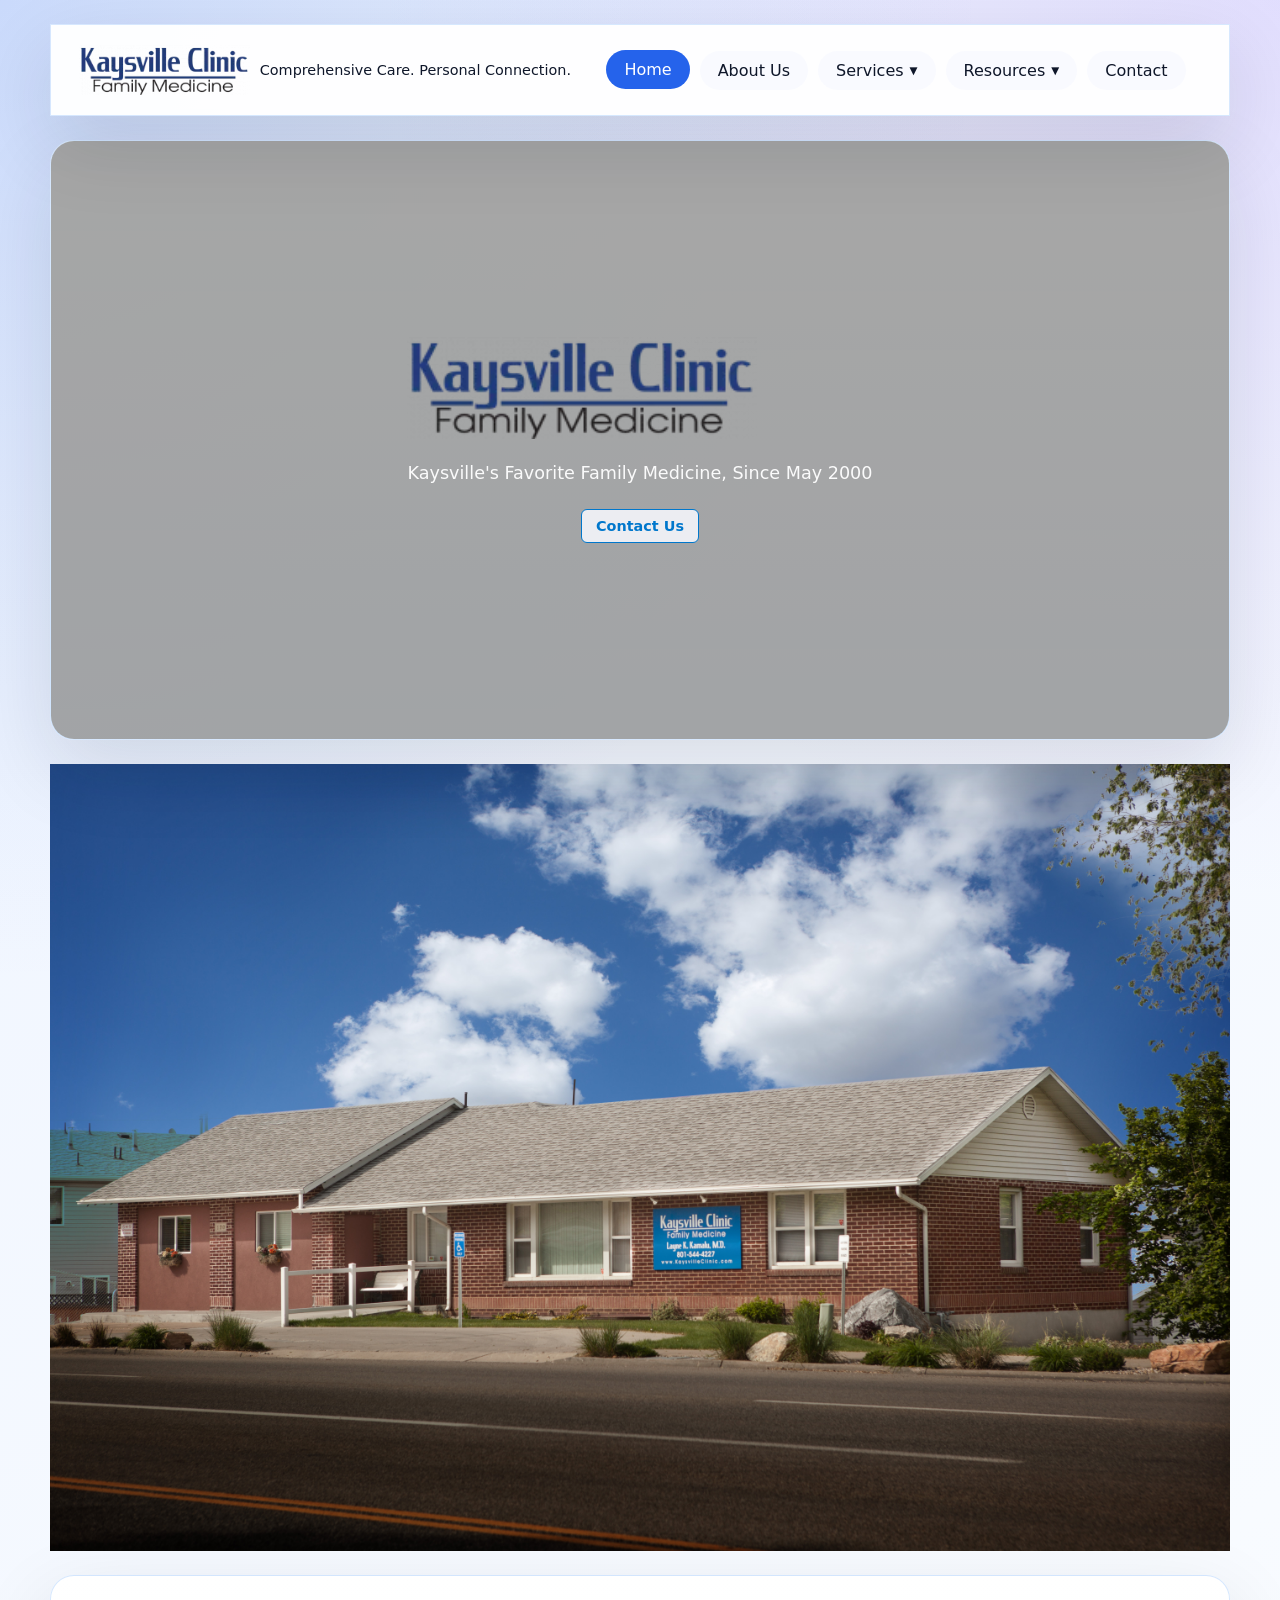
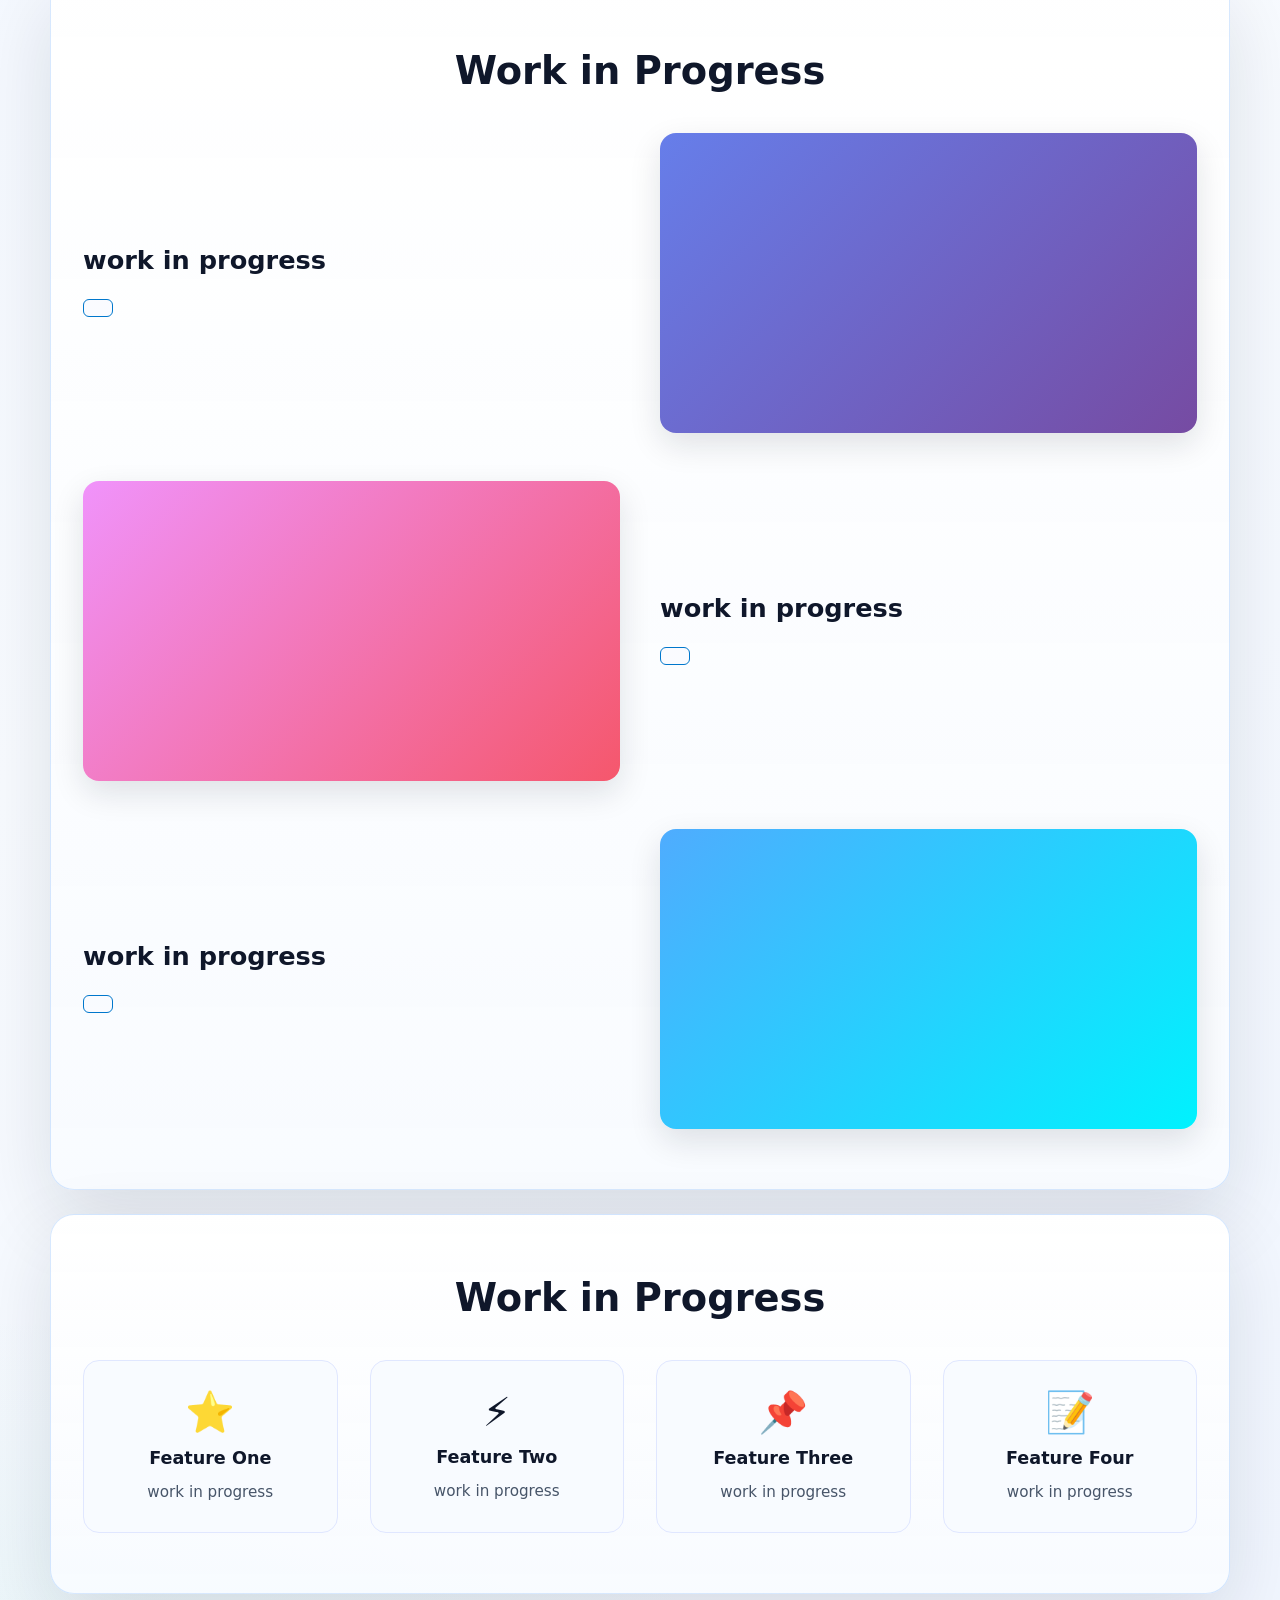
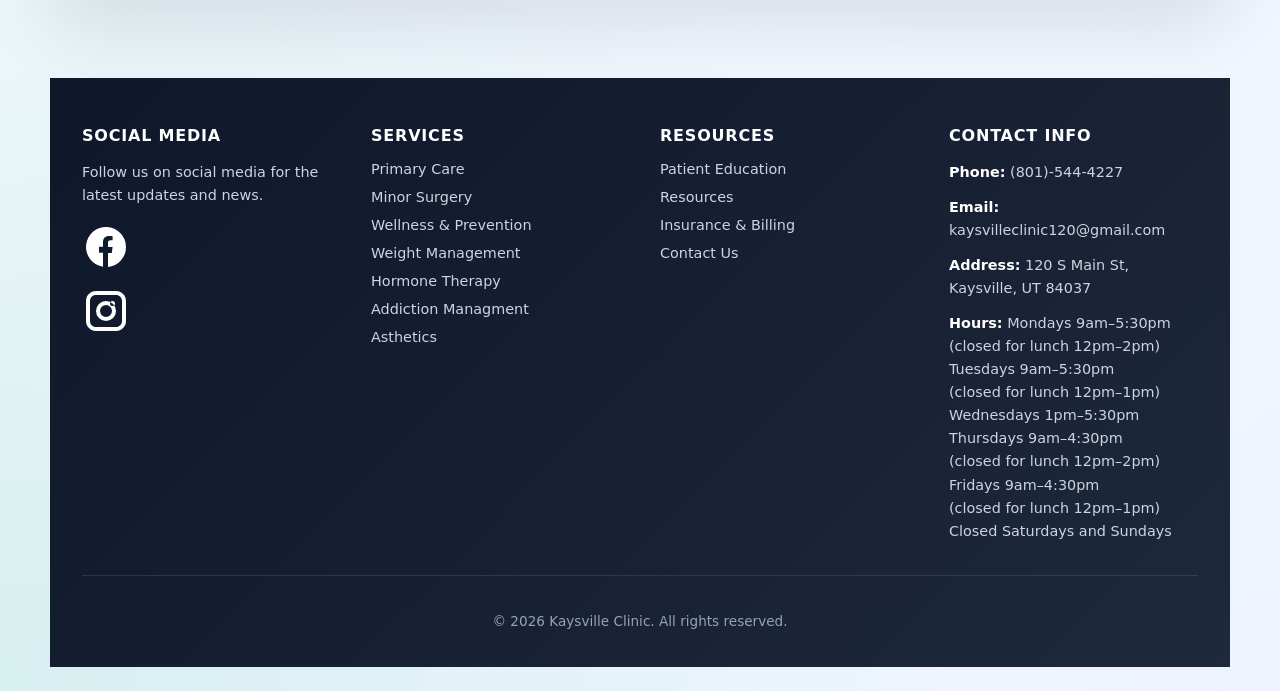
==== index.html @ 6bd2327b "Update index.html" ====
﻿<!DOCTYPE html>
<html lang="en">
<head>
    <meta charset="UTF-8">
    <meta name="viewport" content="width=device-width, initial-scale=1.0">
    <title>Kaysville | Home</title>
    <link rel="stylesheet" href="styles.css">
</head>

<body>
    <div class="container">

        <header class="site-header">
            <a href="/" class="brand">
                <img src="assets/images/logo.png" alt="Kaysville Clinic Logo">
                <div class="brand-text">
                    <span>Comprehensive Care. Personal Connection.</span>
                </div>
            </a>

            <button class="nav-toggle" aria-expanded="false" aria-controls="main-navigation" type="button">
                <span></span>
            </button>

            <nav id="main-navigation" class="nav-links" aria-label="Main menu">
                <a href="index.html">Home</a>
                <a href="aboutUs.html">About Us</a>

                <div class="nav-dropdown">
                    <button class="nav-dropdown-toggle">Services</button>
                    <div class="dropdown-menu"></div>
                </div>

                <div class="nav-dropdown">
                    <button class="nav-dropdown-toggle" aria-expanded="false">Resources</button>
                    <div class="dropdown-menu">
                        <a href="patient-education.html">Patient Education</a>
                        <a href="pricing.html">Pricing</a>
                        <a href="resources.html">More Resources</a>
                    </div>
                </div>

                <a href="contact.html">Contact</a>
            </nav>
        </header>

        <main>

            <!-- HERO SECTION (FIXED) -->
            <section class="panel hero-panel">

    <div class="hero-overlay"></div>

    <div class="hero-content">
        <div class="hero-text-center">
            <img src="assets/images/logo.png" 
                 alt="Kaysville Clinic Logo" 
                 class="clinic-logo">

            <p class="hero-text">Kaysville's Favorite Family Medicine, Since May 2000</p>

            <div class="hero-actions">
                <a href="contact.html" class="button secondary">Contact Us</a>
            </div>
        </div>
    </div>

</section>
                <img src="assets/images/NewKaysville.jpg" 
     alt="Kaysville Clinic Background" 
     class="hero-image-below">


</section>


            <!-- SERVICES SECTION -->
            <section class="panel services-highlight">
                <div class="section-header">
                    <span class="eyebrow"></span>
                    <h2>Work in Progress</h2>
                </div>

                <div class="services-featured">

                    <div class="service-row">
                        <div class="service-text">
                            <h3>work in progress</h3>
                            <p></p>
                            <a href="services.html" class="button secondary"></a>
                        </div>
                        <div class="service-image" style="background: linear-gradient(135deg, #667eea 0%, #764ba2 100%);"></div>
                    </div>

                    <div class="service-row reverse">
                        <div class="service-text">
                            <h3>work in progress</h3>
                            <p></p>
                            <a href="services.html" class="button secondary"></a>
                        </div>
                        <div class="service-image" style="background: linear-gradient(135deg, #f093fb 0%, #f5576c 100%);"></div>
                    </div>

                    <div class="service-row">
                        <div class="service-text">
                            <h3>work in progress</h3>
                            <p></p>
                            <a href="services.html" class="button secondary"></a>
                        </div>
                        <div class="service-image" style="background: linear-gradient(135deg, #4facfe 0%, #00f2fe 100%);"></div>
                    </div>

                </div>
            </section>

            <section class="panel why-choose-us">
                <div class="section-header">
                    <h2>Work in Progress</h2>
                </div>

                <div class="features-grid">
                    <div class="feature-item">
                        <div class="feature-icon">⭐</div>
                        <h3>Feature One</h3>
                        <p>work in progress</p>
                    </div>
                    <div class="feature-item">
                        <div class="feature-icon">⚡</div>
                        <h3>Feature Two</h3>
                        <p>work in progress</p>
                    </div>
                    <div class="feature-item">
                        <div class="feature-icon">📌</div>
                        <h3>Feature Three</h3>
                        <p>work in progress</p>
                    </div>
                    <div class="feature-item">
                        <div class="feature-icon">📝</div>
                        <h3>Feature Four</h3>
                        <p>work in progress</p>
                    </div>
                </div>
            </section>
        </main>

        <footer class="site-footer">
            <div class="footer-content">
                <div class="footer-section">
                    <h4>Social Media</h4>
                    <p>Follow us on social media for the latest updates and news.</p>
                    <div class="social-links">
                        <div class="social-links">
<a href="https://www.facebook.com/profile.php?id=61580973813844" 
   aria-label="Facebook" 
   title="Facebook" 
   class="social-icon" 
   target="_blank" 
   rel="noopener">
    <!-- Facebook SVG -->
    <svg xmlns="http://www.w3.org/2000/svg" viewBox="0 0 24 24">
        <path d="M22 12a10 10 0 1 0-11.5 9.9v-7h-2v-3h2v-2.3c0-2 1.2-3.1 3-3.1.9 0 1.8.1 1.8.1v2h-1c-1 0-1.3.6-1.3 1.2V12h2.3l-.4 3h-1.9v7A10 10 0 0 0 22 12"/>
    </svg>
</a>

<a href="https://www.instagram.com/kaysvilleclinic" 
   aria-label="Instagram" 
   title="Instagram" 
   class="social-icon" 
   target="_blank" 
   rel="noopener">
    <!-- Instagram SVG -->
    <svg xmlns="http://www.w3.org/2000/svg" viewBox="0 0 24 24">
        <path d="M7 2C4.2 2 2 4.2 2 7v10c0 2.8 2.2 5 5 5h10c2.8 0 5-2.2 5-5V7c0-2.8-2.2-5-5-5H7zm10 2c1.7 0 3 1.3 3 3v10c0 1.7-1.3 3-3 3H7c-1.7 0-3-1.3-3-3V7c0-1.7 1.3-3 3-3h10zm-5 3a5 5 0 100 10 5 5 0 000-10zm0 2a3 3 0 110 6 3 3 0 010-6zm4.5-.8a1.2 1.2 0 11-2.5 0 1.2 1.2 0 012.5 0z"/>
    </svg>
</a>

</div>

                    </div>
                </div>

                <div class="footer-section">
                    <h4>Services</h4>
                    <ul>
                        <li><a href="services.html">Primary Care</a></li>
                        <li><a href="services.html">Minor Surgery</a></li>
                        <li><a href="services.html">Wellness & Prevention</a></li>
                        <li><a href="services.html">Weight Management</a></li>
                        <li><a href="services.html">Hormone Therapy</a></li>
                        <li><a href="services.html">Addiction Managment</a></li>
                        <li><a href="services.html">Asthetics</a></li>
                    </ul>
                </div>

                <div class="footer-section">
                    <h4>Resources</h4>
                    <ul>
                        <li><a href="patient-education.html">Patient Education</a></li>
                        <li><a href="resources.html">Resources</a></li>
                        <li><a href="resources.html">Insurance & Billing</a></li>
                        <li><a href="contact.html">Contact Us</a></li>
                    </ul>
                </div>

               <div class="footer-section">
    <h4>Contact Info</h4>

    <ul class="contact-list">
        <li>
            <strong>Phone:</strong>
            <span><a href="tel:+18015444227">(801)-544-4227</a></span>
        </li>

        <li>
            <strong>Email:</strong>
            <span><a href="mailto:kaysvilleclinic120@gmail.com">kaysvilleclinic120@gmail.com</a></span>
        </li>

        <li>
            <strong>Address:</strong>
            <span>120 S Main St, Kaysville, UT 84037</span>
        </li>

        <li class="hours">
            <strong>Hours:</strong>
            <span>
                Mondays 9am–5:30pm <br>
                (closed for lunch 12pm–2pm)<br>
                Tuesdays 9am–5:30pm <br>
                (closed for lunch 12pm–1pm)<br>
                Wednesdays 1pm–5:30pm <br>
                Thursdays 9am–4:30pm <br>
                (closed for lunch 12pm–2pm)<br>
                Fridays 9am–4:30pm <br>
                (closed for lunch 12pm–1pm)<br>
                Closed Saturdays and Sundays
            </span>
        </li>
    </ul>
</div>

            </div>

            <div class="footer-bottom">
                <p>&copy; 2026 Kaysville Clinic. All rights reserved.</p>
            </div>
        </footer>
    </div>

    <script>
        const navToggle = document.querySelector('.nav-toggle');
        const navLinks = document.querySelector('.nav-links');
        const dropdownToggles = document.querySelectorAll('.nav-dropdown-toggle');

        navToggle.addEventListener('click', () => {
            const expanded = navToggle.getAttribute('aria-expanded') === 'true';
            navToggle.setAttribute('aria-expanded', String(!expanded));
            navLinks.classList.toggle('active');
        });

        dropdownToggles.forEach(toggle => {
            toggle.addEventListener('click', (e) => {
                e.preventDefault();
                const dropdown = toggle.parentElement;
                const menu = dropdown.querySelector('.dropdown-menu');
                const isOpen = menu.classList.contains('active');
                
                // Close other dropdowns
                document.querySelectorAll('.dropdown-menu').forEach(m => {
                    m.classList.remove('active');
                });
                document.querySelectorAll('.nav-dropdown-toggle').forEach(t => {
                    t.setAttribute('aria-expanded', 'false');
                });

                // Toggle current dropdown
                if (!isOpen) {
                    menu.classList.add('active');
                    toggle.setAttribute('aria-expanded', 'true');
                }
            });
        });

        // Close dropdowns when clicking outside
        document.addEventListener('click', (e) => {
            if (!e.target.closest('.nav-dropdown')) {
                document.querySelectorAll('.dropdown-menu').forEach(menu => {
                    menu.classList.remove('active');
                });
                dropdownToggles.forEach(toggle => {
                    toggle.setAttribute('aria-expanded', 'false');
                });
            }
        });

        // Set the active nav link based on current page
        (function setActiveNav() {
            const links = document.querySelectorAll('#main-navigation a');
            const cur = (window.location.pathname.split('/').pop() || 'index.html').toLowerCase();
            links.forEach(a => {
                const href = a.getAttribute('href') || '';
                const hrefFile = (href.split('/').pop() || 'index.html').toLowerCase();
                if (hrefFile === cur) {
                    a.classList.add('active');
                } else {
                    a.classList.remove('active');
                }
            });
        })();
    </script>
</body>
</html>
---- styles.css ----
﻿:root {
    color-scheme: light;
    font-family: Inter, system-ui, -apple-system, BlinkMacSystemFont, Arial, sans-serif;
    background: #eef4ff;
    color: #0f172a;
    --surface: rgba(255, 255, 255, 0.96);
    --surface-soft: rgba(249, 250, 255, 0.86);
    --surface-border: rgba(96, 165, 250, 0.25);
    --text-muted: #475569;
    --accent: #2563eb;
    --accent-soft: rgba(37, 99, 235, 0.16);
    --accent-alt: #8b5cf6;
    --shadow: 0 28px 80px rgba(15, 23, 42, 0.12);
}

/* Desktop dropdown visibility override: ensure active menus show */
@media (min-width: 681px) {
    .nav-links { position: relative; }
    .dropdown-menu {
        position: absolute;
        left: 0;
        top: calc(100% + 8px);
        display: block !important;
        opacity: 0;
        visibility: hidden;
        transform: translateY(-8px);
    }

    .dropdown-menu.active {
        display: block !important;
        opacity: 1 !important;
        visibility: visible !important;
        transform: translateY(0) !important;
    }
}

*, *::before, *::after {
    box-sizing: border-box;
}

html {
    scroll-behavior: smooth;
}

body {
    margin: 0;
    min-height: 100vh;
    display: flex;
    justify-content: center;
    align-items: stretch;
    padding: 24px;
    background: radial-gradient(circle at top left, rgba(37, 99, 235, 0.18), transparent 24%),
                radial-gradient(circle at top right, rgba(139, 92, 246, 0.16), transparent 22%),
                radial-gradient(circle at bottom left, rgba(16, 185, 129, 0.12), transparent 24%),
                linear-gradient(145deg, #eef4ff 0%, #f8fbff 50%, #eef4ff 100%);
}

.container {
    width: min(100%, 1180px);
    display: flex;
    flex-direction: column;
    gap: 24px;
    position: relative;
}

.site-header {
    position: sticky;
    top: 0;
    z-index: 10;
    display: flex;
    align-items: center;
    justify-content: space-between;
    gap: 20px;
    padding: 20px 28px;
    border-radius: 0px;
    background: var(--surface);
    border: 1px solid var(--surface-border);
    box-shadow: var(--shadow);
}

.brand {
    display: flex;
    align-items: center;
    gap: 10px;
    text-decoration: none;
    color: inherit;
}
.clinic-logo {
    height: 75px;
    width: auto;
}

.brand img {
    height: 50px; /* adjust as needed */
    width: auto;
}

.brand-text strong {
    font-size: 1.2rem;
}

.brand-text span {
    font-size: 0.9rem;
    display: block;
}


.nav-links {
    display: flex;
    flex-wrap: wrap;
    flex: 1 1 auto;
    justify-content: center;
    gap: 10px;
    position: relative;
}

.nav-links a {
    display: inline-flex;
    align-items: center;
    justify-content: center;
    padding: 10px 18px;
    color: #0f172a;
    text-decoration: none;
    border-radius: 999px;
    background: var(--surface-soft);
    font-weight: 500;
    transition: transform 0.2s ease, background 0.2s ease, color 0.2s ease;
}

.nav-links a:hover,
.nav-links a.active {
    background: var(--accent-soft);
    color: var(--accent);
    transform: translateY(-1px);
}

.nav-toggle {
    display: none;
    align-items: center;
    justify-content: center;
    width: 46px;
    height: 46px;
    border-radius: 14px;
    border: 1px solid rgba(148, 163, 184, 0.3);
    background: var(--surface-soft);
    color: #0f172a;
    cursor: pointer;
    transition: transform 0.2s ease, background 0.2s ease;
}

.nav-toggle:hover {
    transform: translateY(-1px);
    background: #ffffff;
}

.nav-toggle span,
.nav-toggle span::before,
.nav-toggle span::after {
    content: '';
    display: block;
    width: 18px;
    height: 2px;
    background: currentColor;
    border-radius: 999px;
    position: relative;
}

.nav-toggle span::before {
    top: -6px;
}

.nav-toggle span::after {
    top: 6px;
}

main {
    display: flex;
    flex-direction: column;
    gap: 24px;
}

.panel {
    padding: 32px;
    border-radius: 24px;
    background: linear-gradient(180deg, rgba(255, 255, 255, 0.98), rgba(248, 251, 255, 0.94));
    border: 1px solid var(--surface-border);
    box-shadow: var(--shadow);
}

/* ============================
   HERO PANEL
============================ */

.hero-panel {
    position: relative;
    overflow: hidden;
    padding: 60px 32px;
    min-height: 600px;
    display: flex;
    align-items: center;
    justify-content: center;
    gap: 32px;

    /* Your existing gradient stays */
    background: linear-gradient(
        135deg,
       rgba(178, 178, 179, 0.8),
        rgba(47, 77, 243, 0.7),
    );
}

/* ============================
   HERO BACKGROUND IMAGE
============================ */

.hero-image {
    position: absolute;
    top: 0;
    left: 0;
    width: 100%;
    height: 100%;
    object-fit: cover;      /* fills the hero area */
    object-position: center; /* keeps building centered */
    z-index: 1;
}

/* ============================
   OVERLAY
============================ */

.hero-overlay {
    position: absolute;
    inset: 0;
    background: rgba(0, 0, 0, 0.35);
    z-index: 2;
}

/* ============================
   HERO CONTENT
============================ */

.hero-content {
    position: relative;
    z-index: 3;
    height: 100%;
    display: flex;
    justify-content: center;
    align-items: center;
}

.hero-text-center {
    display: grid;
    gap: 20px;
    text-align: center;
}

/* ============================
   TEXT STYLES
============================ */

.hero-text-center h1 {
    margin: 0;
    font-size: clamp(2rem, 5vw, 3.5rem);
    line-height: 1.2;
    color: #ffffff;
    font-weight: 700;
}

.hero-text-center .hero-text {
    margin: 0;
    font-size: 1.1rem;
    color: rgba(255, 255, 255, 0.95);
    line-height: 1.7;
}

/* ============================
   LOGO
============================ */

.clinic-logo {
    width: 350px;
    max-width: 100%;
    height: auto;
}

/* ============================
   BUTTONS
============================ */

.hero-actions {
    display: flex;
    flex-wrap: wrap;
    gap: 14px;
    justify-content: center;
}

/* ============================
   COLOR OVERRIDES
============================ */

.hero-panel .hero-text {
    color: rgba(255, 255, 255, 0.95) !important;
}

.hero-panel .eyebrow {
    background: rgba(255, 255, 255, 0.2);
    color: #ffffff;
}


.button {
    display: inline-flex;
    align-items: center;
    justify-content: center;
    padding: 14px 24px;
    border-radius: 999px;
    text-decoration: none;
    font-weight: 600;
    transition: transform 0.2s ease, box-shadow 0.2s ease, background 0.2s ease;
}

.button.primary {
    background: var(--accent);
    color: #ffffff;
    box-shadow: 0 18px 40px rgba(37, 99, 235, 0.18);
}

.button.secondary {
    background: var(--surface-soft);
    color: #0f172a;
}

.button:hover {
    transform: translateY(-2px);
}

.hero-image {
    display: grid;
    gap: 18px;
}

.feature-card,
.card,
.pricing-card,
.contact-card {
    padding: 24px;
    border-radius: 22px;
    background: #f8fbff;
    border: 1px solid #e2e8f0;
}

.feature-card h2,
.card h3,
.pricing-card h3,
.contact-card h3 {
    margin: 0 0 12px;
    color: #0f172a;
}

.cards-grid,
.pricing-grid,
.about-grid,
.contact-grid {
    display: grid;
    gap: 20px;
}

.cards-grid {
    grid-template-columns: repeat(3, minmax(0, 1fr));
}

.pricing-grid {
    grid-template-columns: repeat(3, minmax(240px, 1fr));
}

.about-grid {
    grid-template-columns: repeat(3, minmax(240px, 1fr));
}

.team-section {
    /* Use a distinct serif font for the team area */
    font-family: Georgia, 'Times New Roman', Times, serif;
}

/* Team section: stack members vertically in cards */
.team-grid .team-cards {
    display: grid;
    gap: 16px;
    grid-template-columns: repeat(auto-fit, minmax(240px, 1fr));
    align-items: start;
    max-width: 1100px;
    margin: 0 auto;
}

.team-member {
    padding: 20px;
    border-radius: 16px;
    background: #ffffff;
    border: 1px solid #e6eefc;
    box-shadow: 0 10px 30px rgba(15, 23, 42, 0.06);
}

/* Ensure main team photos are uniform */
.team-member .main-image {
    width: 100%;
    aspect-ratio: 4 / 3;
    overflow: hidden;
    border-radius: 12px;
    display: block;
}
.team-member .main-image img {
    width: 100%;
    height: 100%;
    object-fit: cover;
    display: block;
}

.team-member h3 { margin: 0 0 6px; }
.team-member .role { margin: 0 0 10px; color: var(--accent); font-weight: 600; }

@media (min-width: 900px) {
    /* Keep members stacked but limit width on large screens */
    .team-grid .team-cards { max-width: 700px; }
}

.contact-grid {
    /* Stack contact form and cards vertically (single-column) */
    grid-template-columns: 1fr;
    align-items: stretch;
    gap: 20px;
}

/* Make contact card buttons visual and responsive */
.contact-card {
    display: flex;
    flex-direction: column;
    gap: 12px;
    align-items: center;
    text-align: center;
}
.contact-card .button {
    min-width: 160px;
    padding: 12px 20px;
}

@media (max-width: 600px) {
    .contact-card .button {
        width: 100%;
    }
}

/* Ensure media and other images scale */
img { max-width: 100%; height: auto; display: block; }

.section-title {
    margin: 0 0 10px;
    font-size: 1.35rem;
    color: #111827;
}

.section-text {
    max-width: 720px;
}

.nav-links a.active {
    background: var(--accent);
    color: #ffffff;
}

footer.site-footer {
    background: linear-gradient(135deg, #0f172a 0%, #1e293b 100%);
    color: #e2e8f0;
    padding: 48px 32px 24px;
    margin-top: 60px;
}

.footer-content {
    max-width: 1180px;
    margin: 0 auto 32px;
    display: grid;
    grid-template-columns: repeat(auto-fit, minmax(240px, 1fr));
    gap: 40px;
}

.footer-section h4 {
    margin: 0 0 16px;
    font-size: 1rem;
    color: #ffffff;
    font-weight: 600;
    text-transform: uppercase;
    letter-spacing: 0.05em;
}

.footer-section p {
    margin: 0 0 16px;
    font-size: 0.9rem;
    line-height: 1.6;
    color: #cbd5e1;
}

/* Responsive: center nav and hamburger menu */
@media (max-width: 800px) {
    .nav-toggle {
        display: flex;
    }

    .nav-links {
        position: absolute;
        left: 20px;
        right: 20px;
        top: 86px;
        background: var(--surface);
        flex-direction: column;
        align-items: center;
        gap: 12px;
        padding: 12px;
        border-radius: 14px;
        border: 1px solid var(--surface-border);
        display: none;
    }

    .nav-links.active {
        display: flex;
    }

    .nav-links a {
        width: 100%;
        justify-content: center;
    }

    .nav-dropdown {
        width: 100%;
    }

    .dropdown-menu {
        display: none;
        flex-direction: column;
        gap: 8px;
        width: 100%;
        padding: 6px 0;
    }

    .dropdown-menu.active {
        display: flex;
    }

    .nav-dropdown-toggle {
        width: 100%;
        text-align: center;
        background: transparent;
        border: none;
        padding: 10px 0;
        font-weight: 600;
        cursor: pointer;
    }
}

/* Dropdown menu styles */
.nav-dropdown { position: static; }
    .dropdown-menu {
        display: none;
        position: absolute;
        left: 0;
        top: calc(100% + 8px);
        min-width: 220px;
    background: var(--surface);
    border: 1px solid var(--surface-border);
    border-radius: 12px;
    padding: 8px;
    box-shadow: var(--shadow);
    z-index: 20;
    display: grid;
    gap: 6px;
}
.dropdown-menu a {
    padding: 8px 12px;
    border-radius: 8px;
    color: var(--text-muted);
    text-decoration: none;
}
.dropdown-menu a:hover { background: var(--accent-soft); color: var(--accent); }
.dropdown-menu.active { display: grid; }

/* Tabs */
.tabs .tab-list { display:flex; gap:8px; flex-wrap:nowrap; overflow:auto; padding-bottom:8px; }
.tabs .tab { background: var(--surface-soft); border: none; padding:10px 14px; border-radius:999px; cursor:pointer; font-weight:600; }
.tabs .tab[aria-selected="true"], .tabs .tab:hover { background: var(--accent); color: #fff; }
.tab-content { margin-top: 16px; }
.tab-panel { display:none; }
.tab-panel.active { display:block; }

/* Responsive header/nav */
@media (max-width: 900px) {
    .nav-toggle { display: inline-flex; }
    .nav-links { position: absolute; top: 86px; right: 28px; background: var(--surface); border: 1px solid var(--surface-border); border-radius: 12px; padding: 12px; flex-direction: column; align-items: flex-end; display: none; width: calc(100% - 64px); max-width: 320px; }
    .nav-links.active { display: flex; }
    .nav-links a { width: 100%; text-align: right; }
    .dropdown-menu { position: static; width: 100%; box-shadow: none; border: none; background: transparent; padding: 0; }
}

@media (max-width: 480px) {
    body { padding: 12px; }
    .site-header { padding: 12px; }
    .hero-panel { padding: 80px 16px; min-height: 420px; }
    .cards-grid { grid-template-columns: repeat(1, 1fr); }
}

.footer-section ul {
    list-style: none;
    padding: 0;
    margin: 0;
    display: flex;
    flex-direction: column;
    gap: 12px;
}

.footer-section ul li {
    font-size: 0.9rem;
}

.footer-section ul li a {
    color: #cbd5e1;
    text-decoration: none;
    transition: color 0.2s ease;
}

.footer-section ul li a:hover {
    color: #2563eb;
}

.contact-list li {
    font-size: 0.85rem;
    line-height: 1.6;
    color: #cbd5e1;
}

.contact-list li strong {
    color: #ffffff;
}

.footer-bottom {
    max-width: 1180px;
    margin: 0 auto;
    padding-top: 24px;
    border-top: 1px solid rgba(255, 255, 255, 0.1);
    text-align: center;
    font-size: 0.85rem;
    color: #94a3b8;
}

/* Section Headers */
.section-header {
    display: grid;
    gap: 12px;
    text-align: center;
    margin-bottom: 40px;
}

.section-header h2 {
    margin: 0;
    font-size: clamp(1.8rem, 3vw, 2.8rem);
    color: #0f172a;
    font-weight: 700;
}

/* Testimonials Section */
.testimonials-panel {
    background: linear-gradient(180deg, rgba(255, 255, 255, 0.98), rgba(248, 251, 255, 0.94));
    padding: 60px 32px;
}

.testimonials-grid {
    display: grid;
    grid-template-columns: repeat(auto-fit, minmax(300px, 1fr));
    gap: 28px;
}

.testimonial-card {
    padding: 32px;
    background: #ffffff;
    border: 1px solid #e0e7ff;
    border-radius: 16px;
    box-shadow: 0 4px 16px rgba(37, 99, 235, 0.08);
    transition: transform 0.3s ease, box-shadow 0.3s ease;
    display: flex;
    flex-direction: column;
}

.testimonial-card:hover {
    transform: translateY(-8px);
    box-shadow: 0 12px 32px rgba(37, 99, 235, 0.15);
}

.testimonial-text {
    margin: 0 0 20px;
    font-size: 0.95rem;
    line-height: 1.8;
    color: #475569;
    font-style: italic;
}

.testimonial-author {
    display: flex;
    flex-direction: column;
    gap: 4px;
}

.testimonial-author strong {
    color: #0f172a;
    font-weight: 600;
}

.testimonial-author span {
    font-size: 0.85rem;
    color: #94a3b8;
}

/* Services Section */
.services-highlight {
    background: linear-gradient(180deg, rgba(255, 255, 255, 0.98), rgba(248, 251, 255, 0.94));
    padding: 60px 32px;
}

.services-featured {
    display: flex;
    flex-direction: column;
    gap: 48px;
}

.service-row {
    display: grid;
    grid-template-columns: 1fr 1fr;
    gap: 40px;
    align-items: center;
}

.service-row.reverse {
    grid-template-columns: 1fr 1fr;
}

.service-row.reverse .service-text {
    order: 2;
}

.service-row.reverse .service-image {
    order: 1;
}

.service-text h3 {
    margin: 0 0 16px;
    font-size: 1.6rem;
    color: #0f172a;
}

.service-text p {
    margin: 0 0 24px;
    font-size: 1rem;
    color: #475569;
    line-height: 1.75;
}

.service-image {
    min-height: 300px;
    border-radius: 16px;
    box-shadow: 0 12px 32px rgba(15, 23, 42, 0.12);
}

/* Why Choose Us */
.why-choose-us {
    background: linear-gradient(180deg, rgba(255, 255, 255, 0.98), rgba(248, 251, 255, 0.94));
    padding: 60px 32px;
}

.features-grid {
    display: grid;
    grid-template-columns: repeat(auto-fit, minmax(240px, 1fr));
    gap: 32px;
}

.feature-item {
    padding: 28px;
    background: #f8fbff;
    border: 1px solid #e0e7ff;
    border-radius: 16px;
    text-align: center;
    transition: transform 0.3s ease, box-shadow 0.3s ease;
}

.feature-item:hover {
    transform: translateY(-4px);
    box-shadow: 0 8px 24px rgba(37, 99, 235, 0.12);
}

.feature-icon {
    font-size: 2.5rem;
    margin-bottom: 12px;
}

.feature-item h3 {
    margin: 0 0 12px;
    font-size: 1.1rem;
    color: #0f172a;
}

.feature-item p {
    margin: 0;
    font-size: 0.95rem;
    color: #475569;
    line-height: 1.6;
}
.nav-dropdown {
    position: relative;
}

.nav-dropdown-toggle {
    display: inline-flex;
    align-items: center;
    justify-content: center;
    padding: 10px 18px;
    color: #0f172a;
    background: var(--surface-soft);
    border: none;
    border-radius: 999px;
    font-weight: 500;
    cursor: pointer;
    transition: transform 0.2s ease, background 0.2s ease, color 0.2s ease;
    font-size: 1rem;
    font-family: inherit;
}

.nav-dropdown-toggle:hover {
    background: var(--accent-soft);
    color: var(--accent);
    transform: translateY(-1px);
}

.nav-dropdown-toggle::after {
    content: '▼';
    font-size: 0.65rem;
    margin-left: 6px;
    transition: transform 0.2s ease;
}

.nav-dropdown-toggle[aria-expanded="true"]::after {
    transform: rotate(180deg);
}

.dropdown-menu {
    position: absolute;
    top: 100%;
    left: 0;
    min-width: 200px;
    background: var(--surface);
    border: 1px solid var(--surface-border);
    border-radius: 16px;
    box-shadow: 0 12px 36px rgba(15, 23, 42, 0.15);
    opacity: 0;
    visibility: hidden;
    transform: translateY(-8px);
    transition: opacity 0.2s ease, visibility 0.2s ease, transform 0.2s ease;
    z-index: 100;
    margin-top: 8px;
    padding: 8px 0;
}

.dropdown-menu.active {
    opacity: 1;
    visibility: visible;
    transform: translateY(0);
}

.dropdown-menu a {
    display: block;
    padding: 12px 20px;
    color: #0f172a;
    text-decoration: none;
    transition: background 0.2s ease, color 0.2s ease;
    font-size: 0.95rem;
}

.dropdown-menu a:hover {
    background: var(--accent-soft);
    color: var(--accent);
}

/* Contact Form Styles */
.contact-form {
    display: flex;
    flex-direction: column;
    gap: 16px;
}

.form-group {
    display: flex;
    flex-direction: column;
    gap: 8px;
}

.form-group label {
    font-weight: 600;
    color: #0f172a;
    font-size: 0.95rem;
}

.form-group input,
.form-group textarea {
    padding: 12px 16px;
    border: 1px solid var(--surface-border);
    border-radius: 12px;
    font-family: inherit;
    font-size: 1rem;
    transition: border-color 0.2s ease, box-shadow 0.2s ease;
    background: #ffffff;
    color: #0f172a;
}

.form-group input:focus,
.form-group textarea:focus {
    outline: none;
    border-color: var(--accent);
    box-shadow: 0 0 0 3px var(--accent-soft);
}

.form-group textarea {
    resize: vertical;
    min-height: 120px;
}

/* Social Links */
.social-links {
    display: flex;
    flex-direction: column; /* vertical stack */
    gap: 12px; /* spacing between icons */
}

.social-icon svg {
    width: 48px;
    height: 48px;
    fill: #fffefe; /* default color */
    transition: 0.2s ease;
}

.social-icon:hover svg {
    fill: #0077cc; /* hover color */
}



/* Blog Grid */
.blog-grid {
    display: grid;
    grid-template-columns: repeat(auto-fill, minmax(280px, 1fr));
    gap: 24px;
}

.blog-card {
    display: flex;
    flex-direction: column;
    gap: 12px;
    padding: 20px;
    border-radius: 16px;
    background: #f8fbff;
    border: 1px solid #e2e8f0;
    transition: transform 0.2s ease, box-shadow 0.2s ease;
}

.blog-card:hover {
    transform: translateY(-4px);
    box-shadow: 0 12px 32px rgba(37, 99, 235, 0.12);
}

.blog-card a {
    text-decoration: none;
}

.blog-card h3 {
    margin: 0;
    color: #0f172a;
    font-size: 1.1rem;
}

.blog-card .meta {
    font-size: 0.85rem;
    color: var(--text-muted);
}

.blog-card p {
    margin: 0;
    color: var(--text-muted);
    font-size: 0.95rem;
    line-height: 1.6;
}

@media (max-width: 980px) {
    .hero-panel,
    .contact-grid {
        grid-template-columns: 1fr;
    }
}

@media (max-width: 680px) {
    body {
        padding: 16px;
    }
    .site-header {
        flex-direction: column;
        align-items: stretch;
    }
    .nav-toggle {
        display: flex;
    }
    .nav-links {
        display: none;
        flex-direction: column;
        width: 100%;
        padding-top: 14px;
        border-top: 1px solid #e2e8f0;
    }
    .nav-links.active {
        display: flex;
    }
    .nav-links a,
    .nav-dropdown-toggle {
        width: 100%;
        padding: 14px 16px;
    }
    .dropdown-menu {
        position: static;
        background: transparent;
        border: none;
        box-shadow: none;
        padding: 0;
        margin: 0;
        opacity: 1;
        visibility: visible;
        transform: none;
        display: none;
        margin-top: 8px;
        margin-left: 16px;
    }
    .dropdown-menu.active {
        display: flex;
        flex-direction: column;
    }
    .dropdown-menu a {
        padding: 10px 16px;
        font-size: 0.9rem;
        background: var(--surface-soft);
        border-radius: 8px;
        margin: 4px 0;
    }
    .panel {
        padding: 24px;
    }
    .hero-panel {
        padding: 60px 20px;
        min-height: 400px;
    }
    .service-row,
    .service-row.reverse {
        grid-template-columns: 1fr;
    }
    .service-row.reverse .service-text {
        order: auto;
    }
    .service-row.reverse .service-image {
        order: auto;
    }
    .testimonials-grid {
        grid-template-columns: 1fr;
    }
    .features-grid {
        grid-template-columns: 1fr;
    }
    .cards-grid {
        grid-template-columns: 1fr;
    }
    .pricing-grid,
    .about-grid {
        grid-template-columns: 1fr;
    }
    .blog-grid {
        grid-template-columns: 1fr;
    }
    .contact-grid {
        grid-template-columns: 1fr;
    }
    .hero-copy h1 {
        font-size: clamp(1.8rem, 3vw, 2.4rem);
    }
    .section-header h2 {
        font-size: clamp(1.4rem, 2.5vw, 2rem);
    }
    .footer-content {
        grid-template-columns: 1fr;
        gap: 24px;
    }
}
.team-member .main-image img {
    width: 100%;
    height: auto;
    border-radius: 8px;
    margin-bottom: 15px;
}

.team-member .extra-images {
    display: flex;
    flex-wrap: wrap;
    gap: 10px;
    margin-top: 15px;
}

.team-member .extra-images img {
    width: calc(33.33% - 10px); /* 3 per row */
    border-radius: 6px;
    object-fit: cover;
}

.contact-social {
    margin-top: 12px;
    display: flex;
    gap: 10px;
}

.button.secondary {
    padding: 8px 14px;
    border: 1px solid #0077cc;
    color: #0077cc;
    border-radius: 6px;
    display: inline-block;
    font-size: 0.9rem;
    text-decoration: none;
    transition: 0.2s ease;
}

.button.secondary:hover {
    background: #0077cc;
    color: white;
}
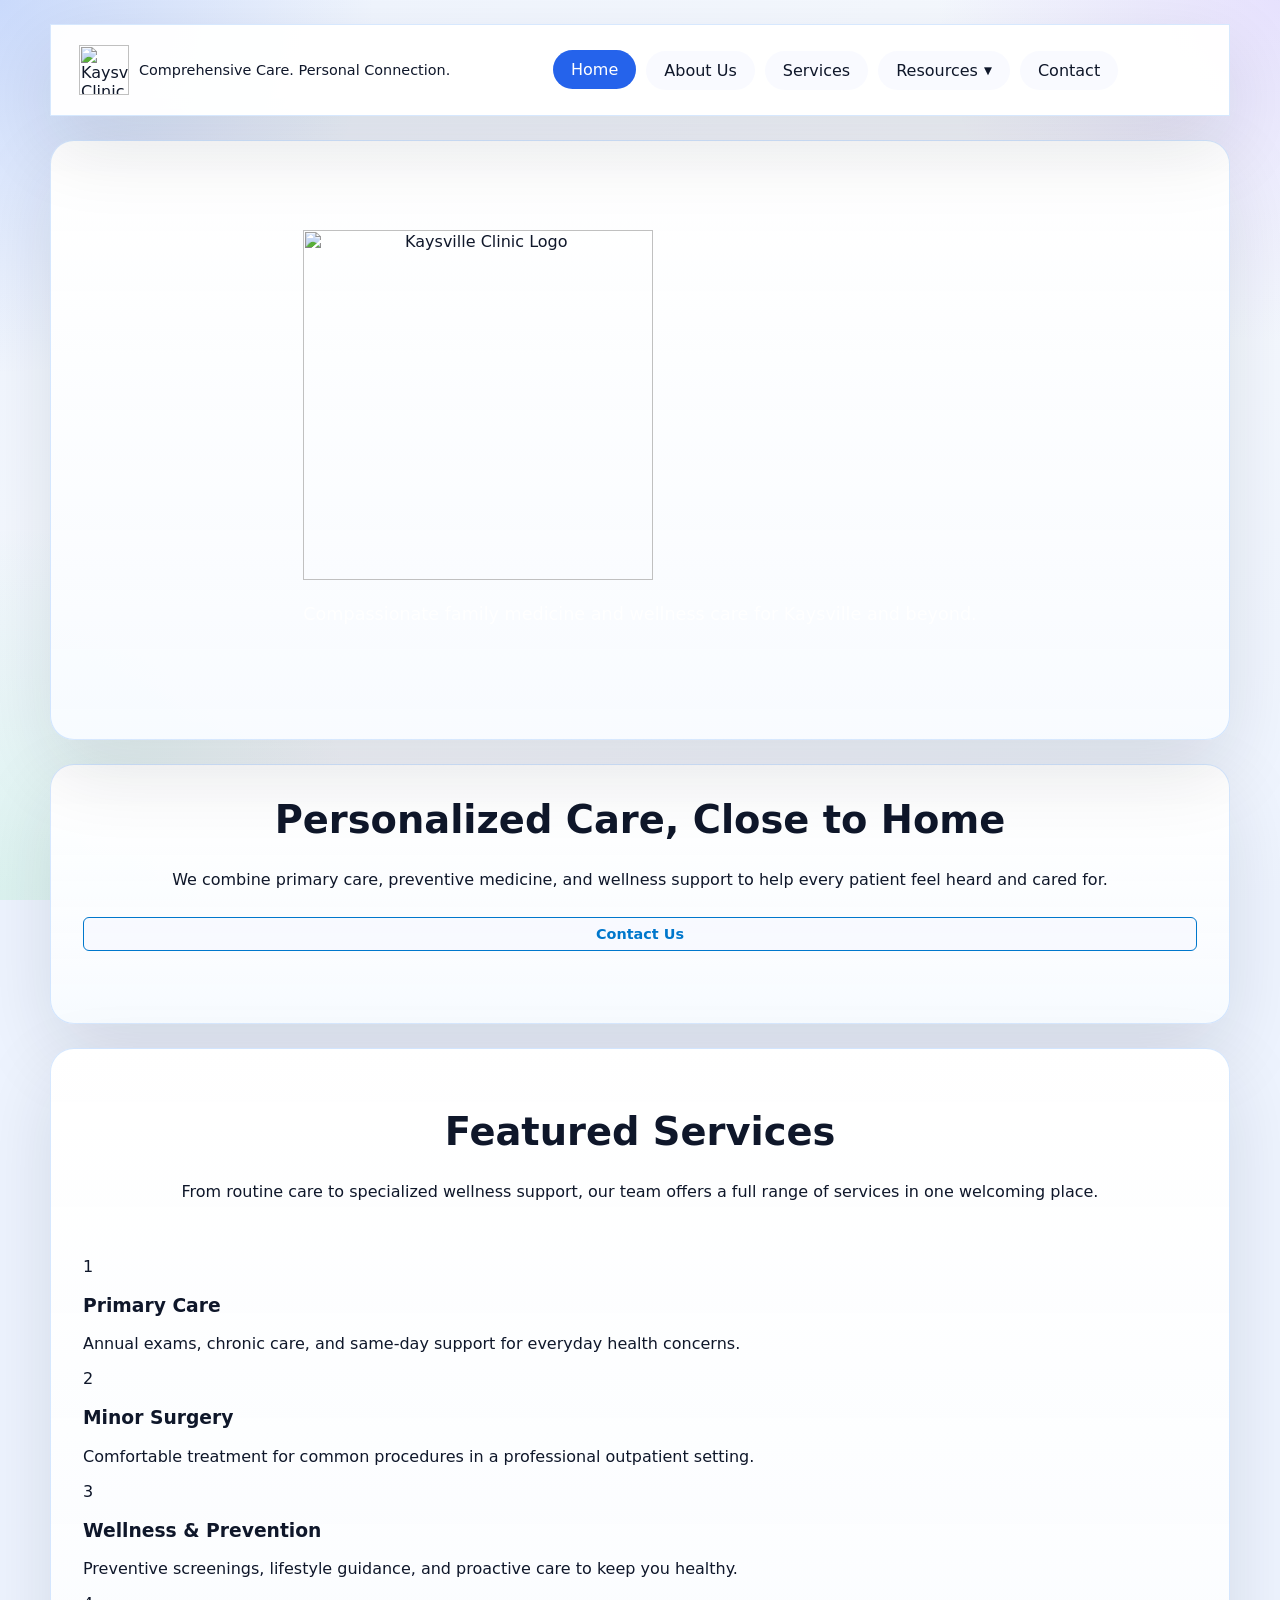
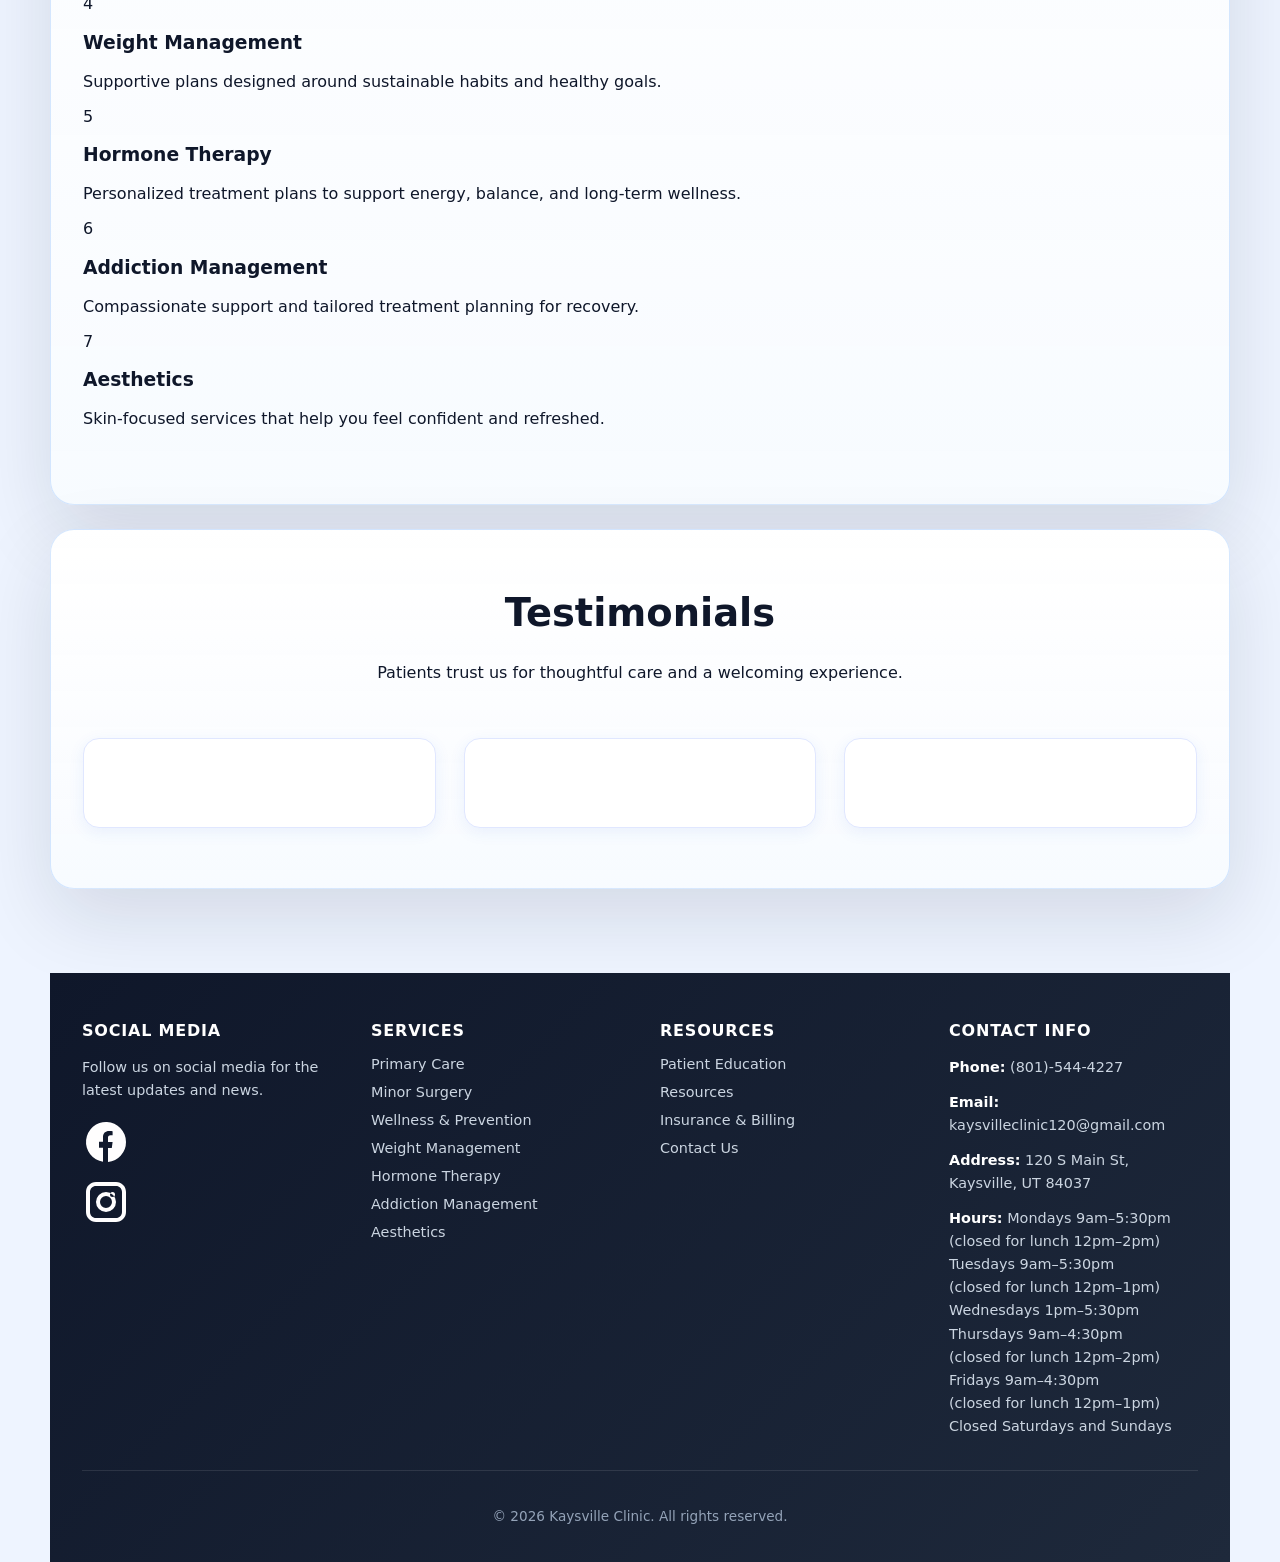
==== commit 6166c978: "Add files via upload" ====
--- a/index.html
+++ b/index.html
@@ -1,4 +1,4 @@
-﻿<!DOCTYPE html>
+﻿﻿<!DOCTYPE html>
 <html lang="en">
 <head>
     <meta charset="UTF-8">
@@ -9,28 +9,22 @@
 
 <body>
     <div class="container">
-
         <header class="site-header">
-            <a href="/" class="brand">
-                <img src="assets/images/logo.png" alt="Kaysville Clinic Logo">
+            <a href="index.html" class="brand">
+                <img src="assets/images/logo.PNG" alt="Kaysville Clinic Logo">
                 <div class="brand-text">
                     <span>Comprehensive Care. Personal Connection.</span>
                 </div>
             </a>
 
-            <button class="nav-toggle" aria-expanded="false" aria-controls="main-navigation" type="button">
+            <button class="nav-toggle" aria-expanded="false" aria-controls="main-navigation" type="button" aria-label="Toggle navigation">
                 <span></span>
             </button>
 
             <nav id="main-navigation" class="nav-links" aria-label="Main menu">
                 <a href="index.html">Home</a>
                 <a href="aboutUs.html">About Us</a>
-
-                <div class="nav-dropdown">
-                    <button class="nav-dropdown-toggle">Services</button>
-                    <div class="dropdown-menu"></div>
-                </div>
-
+                <a href="services.html">Services</a>
                 <div class="nav-dropdown">
                     <button class="nav-dropdown-toggle" aria-expanded="false">Resources</button>
                     <div class="dropdown-menu">
@@ -39,108 +33,112 @@
                         <a href="resources.html">More Resources</a>
                     </div>
                 </div>
-
                 <a href="contact.html">Contact</a>
             </nav>
         </header>
 
         <main>
-
-            <!-- HERO SECTION (FIXED) -->
             <section class="panel hero-panel">
-
-    <div class="hero-overlay"></div>
-
-    <div class="hero-content">
-        <div class="hero-text-center">
-            <img src="assets/images/logo.png" 
-                 alt="Kaysville Clinic Logo" 
-                 class="clinic-logo">
-
-            <p class="hero-text">Kaysville's Favorite Family Medicine, Since May 2000</p>
-
-            <div class="hero-actions">
-                <a href="contact.html" class="button secondary">Contact Us</a>
-            </div>
-        </div>
-    </div>
-
-</section>
-                <img src="assets/images/NewKaysville.jpg" 
-     alt="Kaysville Clinic Background" 
-     class="hero-image-below">
-
-
-</section>
-
-
-            <!-- SERVICES SECTION -->
+                <div class="hero-content">
+                    <div class="hero-text-center">
+                        <img src="assets/images/logo.PNG"
+                             alt="Kaysville Clinic Logo"
+                             class="clinic-logo">
+
+                        <p class="hero-text">Compassionate family medicine and wellness care for Kaysville and beyond.</p>
+
+                        <div class="hero-button-wrap">
+                        </div>
+                    </div>
+                </div>
+            </section>
+
+            <section class="panel about-summary">
+                <div class="section-header">
+                    <h2>Personalized Care, Close to Home</h2>
+                    <p>We combine primary care, preventive medicine, and wellness support to help every patient feel heard and cared for.</p>
+                    <a href="contact.html" class="button secondary">Contact Us</a>
+                </div>
+            </section>
+
             <section class="panel services-highlight">
                 <div class="section-header">
-                    <span class="eyebrow"></span>
-                    <h2>Work in Progress</h2>
-                </div>
-
-                <div class="services-featured">
-
-                    <div class="service-row">
-                        <div class="service-text">
-                            <h3>work in progress</h3>
-                            <p></p>
-                            <a href="services.html" class="button secondary"></a>
-                        </div>
-                        <div class="service-image" style="background: linear-gradient(135deg, #667eea 0%, #764ba2 100%);"></div>
-                    </div>
-
-                    <div class="service-row reverse">
-                        <div class="service-text">
-                            <h3>work in progress</h3>
-                            <p></p>
-                            <a href="services.html" class="button secondary"></a>
-                        </div>
-                        <div class="service-image" style="background: linear-gradient(135deg, #f093fb 0%, #f5576c 100%);"></div>
-                    </div>
-
-                    <div class="service-row">
-                        <div class="service-text">
-                            <h3>work in progress</h3>
-                            <p></p>
-                            <a href="services.html" class="button secondary"></a>
-                        </div>
-                        <div class="service-image" style="background: linear-gradient(135deg, #4facfe 0%, #00f2fe 100%);"></div>
-                    </div>
-
-                </div>
-            </section>
-
-            <section class="panel why-choose-us">
+                    <h2>Featured Services</h2>
+                    <p>From routine care to specialized wellness support, our team offers a full range of services in one welcoming place.</p>
+                </div>
+
+                <div class="services-grid">
+                    <article class="service-card">
+                        <span class="service-number">1</span>
+                        <h3>Primary Care</h3>
+                        <p>Annual exams, chronic care, and same-day support for everyday health concerns.</p>
+                    </article>
+                    <article class="service-card">
+                        <span class="service-number">2</span>
+                        <h3>Minor Surgery</h3>
+                        <p>Comfortable treatment for common procedures in a professional outpatient setting.</p>
+                    </article>
+                    <article class="service-card">
+                        <span class="service-number">3</span>
+                        <h3>Wellness & Prevention</h3>
+                        <p>Preventive screenings, lifestyle guidance, and proactive care to keep you healthy.</p>
+                    </article>
+                    <article class="service-card">
+                        <span class="service-number">4</span>
+                        <h3>Weight Management</h3>
+                        <p>Supportive plans designed around sustainable habits and healthy goals.</p>
+                    </article>
+                    <article class="service-card">
+                        <span class="service-number">5</span>
+                        <h3>Hormone Therapy</h3>
+                        <p>Personalized treatment plans to support energy, balance, and long-term wellness.</p>
+                    </article>
+                    <article class="service-card">
+                        <span class="service-number">6</span>
+                        <h3>Addiction Management</h3>
+                        <p>Compassionate support and tailored treatment planning for recovery.</p>
+                    </article>
+                    <article class="service-card">
+                        <span class="service-number">7</span>
+                        <h3>Aesthetics</h3>
+                        <p>Skin-focused services that help you feel confident and refreshed.</p>
+                    </article>
+                </div>
+            </section>
+
+            <section class="panel testimonials-panel">
                 <div class="section-header">
-                    <h2>Work in Progress</h2>
-                </div>
-
-                <div class="features-grid">
-                    <div class="feature-item">
-                        <div class="feature-icon">⭐</div>
-                        <h3>Feature One</h3>
-                        <p>work in progress</p>
-                    </div>
-                    <div class="feature-item">
-                        <div class="feature-icon">⚡</div>
-                        <h3>Feature Two</h3>
-                        <p>work in progress</p>
-                    </div>
-                    <div class="feature-item">
-                        <div class="feature-icon">📌</div>
-                        <h3>Feature Three</h3>
-                        <p>work in progress</p>
-                    </div>
-                    <div class="feature-item">
-                        <div class="feature-icon">📝</div>
-                        <h3>Feature Four</h3>
-                        <p>work in progress</p>
-                    </div>
-                </div>
-            </section>
+                    <h2>Testimonials</h2>
+                    <p>Patients trust us for thoughtful care and a welcoming experience.</p>
+                </div>
+
+                <!-- Testimonials Grid -->
+
+                <div class="testimonials-grid">
+                    <article class="testimonial-card">
+                        <p class="testimonial-text"></p>
+                        <div class="testimonial-author">
+                            <strong></strong>
+                            <span></span>
+                        </div>
+                    </article>
+                    <article class="testimonial-card">
+                        <p class="testimonial-text"></p>
+                        <div class="testimonial-author">
+                            <strong></strong>
+                            <span></span>
+                        </div>
+                    </article>
+                    <article class="testimonial-card">
+                        <p class="testimonial-text"></p>
+                        <div class="testimonial-author">
+                            <strong></strong>
+                            <span></span>
+                        </div>
+                    </article>
+                </div>
+            </section>
+
         </main>
 
         <footer class="site-footer">
@@ -187,8 +185,8 @@
                         <li><a href="services.html">Wellness & Prevention</a></li>
                         <li><a href="services.html">Weight Management</a></li>
                         <li><a href="services.html">Hormone Therapy</a></li>
-                        <li><a href="services.html">Addiction Managment</a></li>
-                        <li><a href="services.html">Asthetics</a></li>
+                        <li><a href="services.html">Addiction Management</a></li>
+                        <li><a href="services.html">Aesthetics</a></li>
                     </ul>
                 </div>
 
@@ -247,66 +245,15 @@
         </footer>
     </div>
 
+    <!-- Google Reviews Config -->
     <script>
-        const navToggle = document.querySelector('.nav-toggle');
-        const navLinks = document.querySelector('.nav-links');
-        const dropdownToggles = document.querySelectorAll('.nav-dropdown-toggle');
-
-        navToggle.addEventListener('click', () => {
-            const expanded = navToggle.getAttribute('aria-expanded') === 'true';
-            navToggle.setAttribute('aria-expanded', String(!expanded));
-            navLinks.classList.toggle('active');
-        });
-
-        dropdownToggles.forEach(toggle => {
-            toggle.addEventListener('click', (e) => {
-                e.preventDefault();
-                const dropdown = toggle.parentElement;
-                const menu = dropdown.querySelector('.dropdown-menu');
-                const isOpen = menu.classList.contains('active');
-                
-                // Close other dropdowns
-                document.querySelectorAll('.dropdown-menu').forEach(m => {
-                    m.classList.remove('active');
-                });
-                document.querySelectorAll('.nav-dropdown-toggle').forEach(t => {
-                    t.setAttribute('aria-expanded', 'false');
-                });
-
-                // Toggle current dropdown
-                if (!isOpen) {
-                    menu.classList.add('active');
-                    toggle.setAttribute('aria-expanded', 'true');
-                }
-            });
-        });
-
-        // Close dropdowns when clicking outside
-        document.addEventListener('click', (e) => {
-            if (!e.target.closest('.nav-dropdown')) {
-                document.querySelectorAll('.dropdown-menu').forEach(menu => {
-                    menu.classList.remove('active');
-                });
-                dropdownToggles.forEach(toggle => {
-                    toggle.setAttribute('aria-expanded', 'false');
-                });
-            }
-        });
-
-        // Set the active nav link based on current page
-        (function setActiveNav() {
-            const links = document.querySelectorAll('#main-navigation a');
-            const cur = (window.location.pathname.split('/').pop() || 'index.html').toLowerCase();
-            links.forEach(a => {
-                const href = a.getAttribute('href') || '';
-                const hrefFile = (href.split('/').pop() || 'index.html').toLowerCase();
-                if (hrefFile === cur) {
-                    a.classList.add('active');
-                } else {
-                    a.classList.remove('active');
-                }
-            });
-        })();
+        window.GOOGLE_REVIEWS_CONFIG = {
+            placeId: "ChIJp2QG7z1eUocR0uKbjDg-p7A",
+            apiKey: "YOUR_GOOGLE_API_KEY_HERE"
+        };
     </script>
+
+    <!-- Main JavaScript -->
+    <script src="script.js"></script>
 </body>
-</html>
+</html>
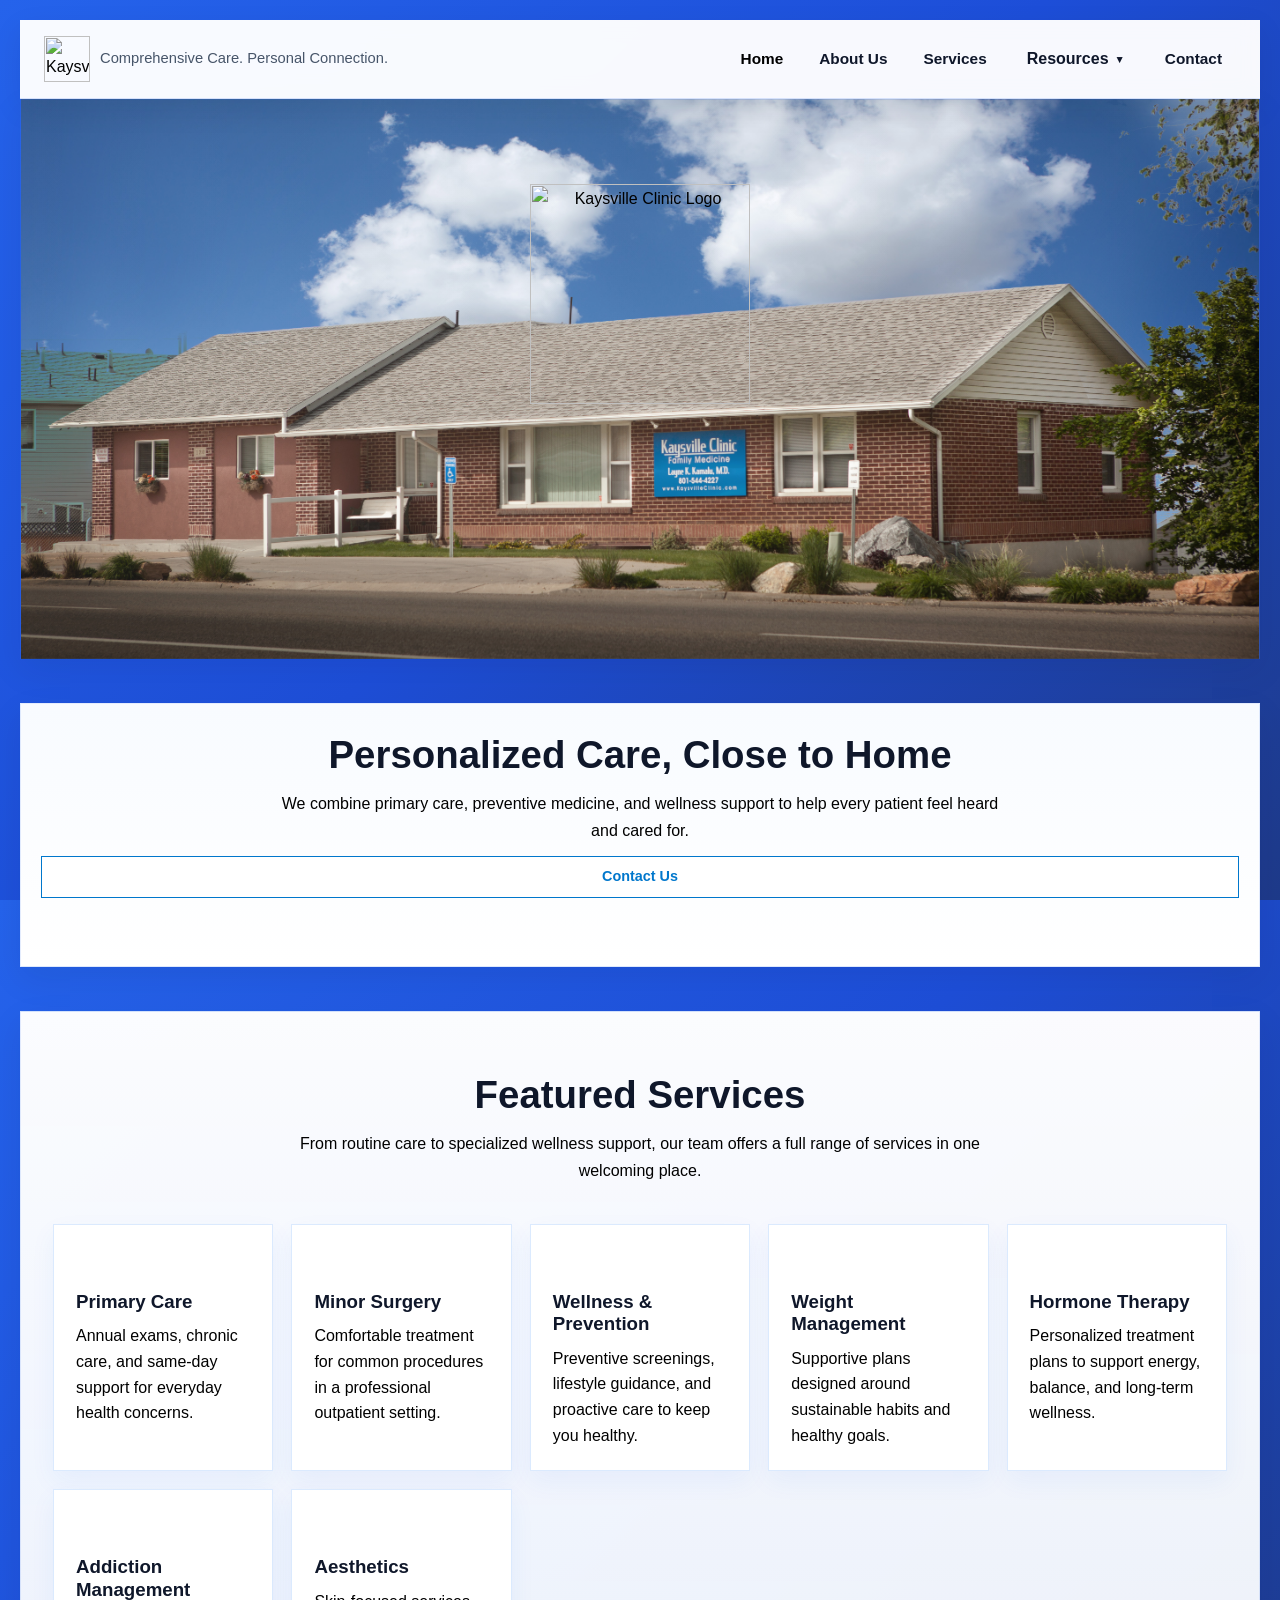
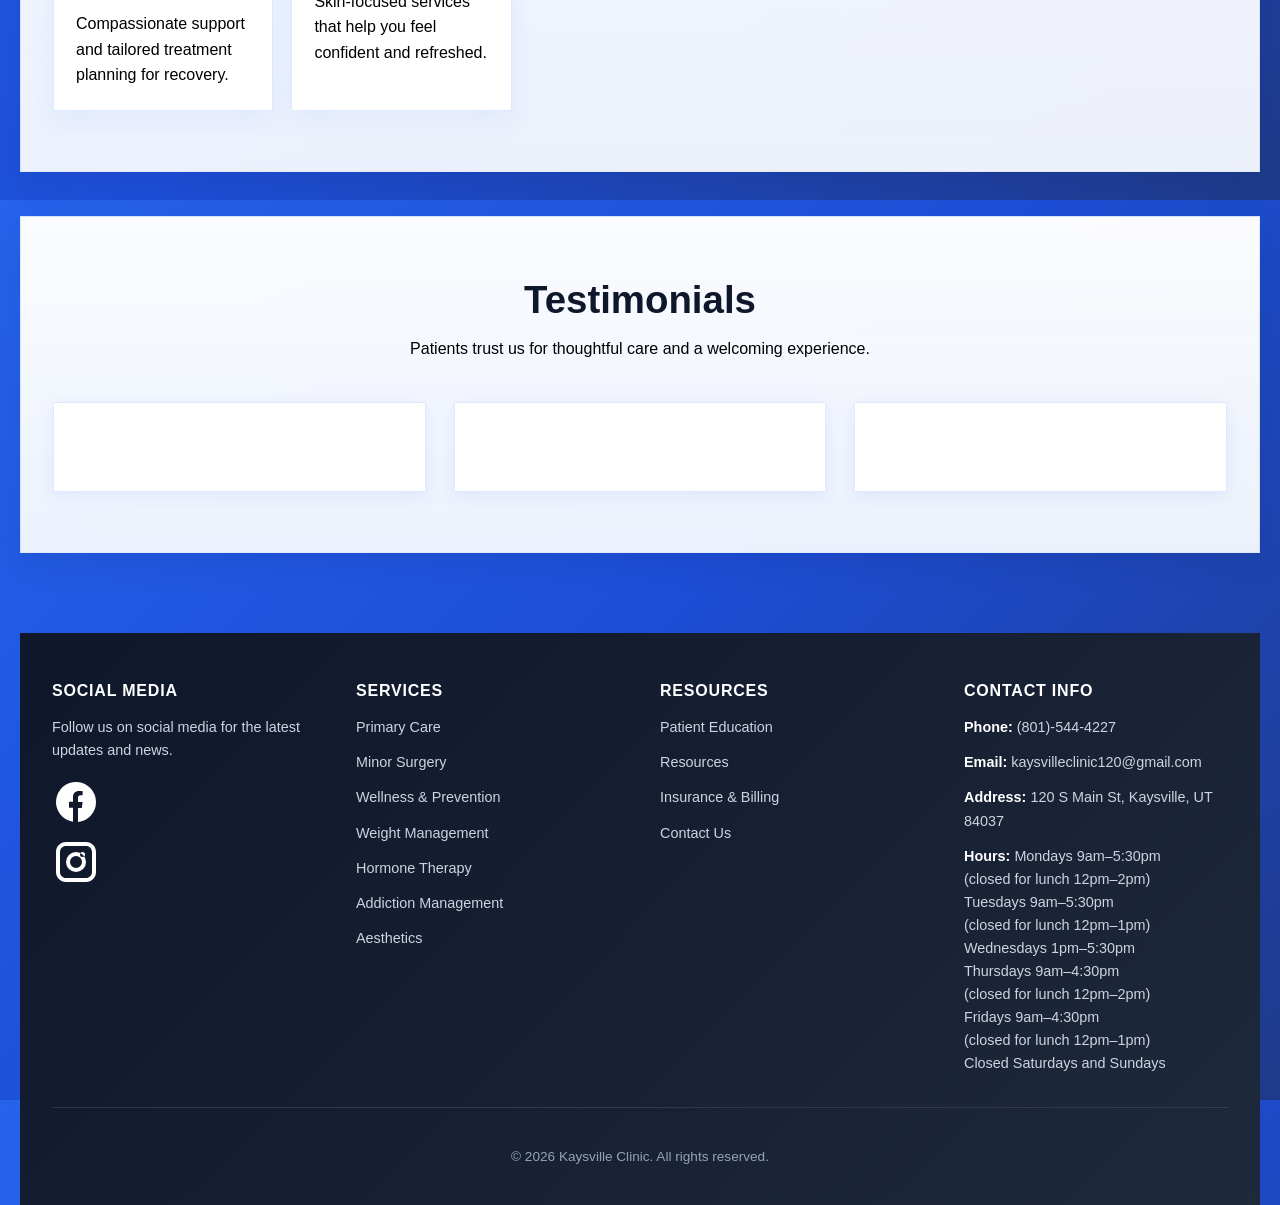
==== commit 1f43d7dc: "Update index.html" ====
--- a/index.html
+++ b/index.html
@@ -45,7 +45,7 @@
                              alt="Kaysville Clinic Logo"
                              class="clinic-logo">
 
-                        <p class="hero-text">Compassionate family medicine and wellness care for Kaysville and beyond.</p>
+                        <p class="hero-text"></p>
 
                         <div class="hero-button-wrap">
                         </div>
@@ -256,4 +256,4 @@
     <!-- Main JavaScript -->
     <script src="script.js"></script>
 </body>
-</html>+</html>
--- a/styles.css
+++ b/styles.css
@@ -1,6 +1,8 @@
-﻿:root {
+﻿﻿@import url('https://fonts.googleapis.com/css2?family=Inter:wght@400;500;600;700;800&display=swap');
+
+:root {
     color-scheme: light;
-    font-family: Inter, system-ui, -apple-system, BlinkMacSystemFont, Arial, sans-serif;
+    font-family: 'Inter', 'Segoe UI', Roboto, Arial, sans-serif;
     background: #eef4ff;
     color: #0f172a;
     --surface: rgba(255, 255, 255, 0.96);
@@ -13,26 +15,6 @@
     --shadow: 0 28px 80px rgba(15, 23, 42, 0.12);
 }
 
-/* Desktop dropdown visibility override: ensure active menus show */
-@media (min-width: 681px) {
-    .nav-links { position: relative; }
-    .dropdown-menu {
-        position: absolute;
-        left: 0;
-        top: calc(100% + 8px);
-        display: block !important;
-        opacity: 0;
-        visibility: hidden;
-        transform: translateY(-8px);
-    }
-
-    .dropdown-menu.active {
-        display: block !important;
-        opacity: 1 !important;
-        visibility: visible !important;
-        transform: translateY(0) !important;
-    }
-}
 
 *, *::before, *::after {
     box-sizing: border-box;
@@ -48,34 +30,43 @@
     display: flex;
     justify-content: center;
     align-items: stretch;
-    padding: 24px;
-    background: radial-gradient(circle at top left, rgba(37, 99, 235, 0.18), transparent 24%),
-                radial-gradient(circle at top right, rgba(139, 92, 246, 0.16), transparent 22%),
-                radial-gradient(circle at bottom left, rgba(16, 185, 129, 0.12), transparent 24%),
-                linear-gradient(145deg, #eef4ff 0%, #f8fbff 50%, #eef4ff 100%);
+    padding: 20px;
+    font-family: 'Inter', 'Segoe UI', Roboto, Arial, sans-serif;
+    line-height: 1.6;
+    background: linear-gradient(135deg, #2563eb 0%, #1d4ed8 48%, #1e3a8a 100%);
+}
+
+h1, h2, h3, h4, h5, h6 {
+    font-family: 'Inter', 'Segoe UI', Roboto, Arial, sans-serif;
+    line-height: 1.2;
+}
+
+p, li, a, button, input, textarea, select {
+    font-family: 'Inter', 'Segoe UI', Roboto, Arial, sans-serif;
 }
 
 .container {
-    width: min(100%, 1180px);
+    width: 100%;
+    max-width: none;
     display: flex;
     flex-direction: column;
-    gap: 24px;
+    gap: 0;
     position: relative;
 }
 
 .site-header {
     position: sticky;
     top: 0;
-    z-index: 10;
+    z-index: 40;
     display: flex;
     align-items: center;
     justify-content: space-between;
-    gap: 20px;
-    padding: 20px 28px;
-    border-radius: 0px;
-    background: var(--surface);
-    border: 1px solid var(--surface-border);
-    box-shadow: var(--shadow);
+    gap: 16px;
+    padding: 16px 24px;
+    background: rgba(255, 255, 255, 0.97);
+    backdrop-filter: blur(10px);
+    border-bottom: 1px solid rgba(37, 99, 235, 0.16);
+    box-shadow: 0 10px 30px rgba(15, 23, 42, 0.08);
 }
 
 .brand {
@@ -84,54 +75,63 @@
     gap: 10px;
     text-decoration: none;
     color: inherit;
-}
-.clinic-logo {
-    height: 75px;
+    min-width: 0;
+}
+
+.brand:hover {
+    opacity: 0.95;
+}
+
+.brand img {
+    height: 46px;
     width: auto;
 }
 
-.brand img {
-    height: 50px; /* adjust as needed */
-    width: auto;
-}
-
-.brand-text strong {
-    font-size: 1.2rem;
+.brand-text {
+    display: flex;
+    flex-direction: column;
+    gap: 2px;
 }
 
 .brand-text span {
-    font-size: 0.9rem;
-    display: block;
-}
-
+    font-size: 0.92rem;
+    line-height: 1.3;
+    color: #475569;
+}
 
 .nav-links {
     display: flex;
+    align-items: center;
+    justify-content: flex-end;
     flex-wrap: wrap;
-    flex: 1 1 auto;
-    justify-content: center;
-    gap: 10px;
-    position: relative;
-}
-
-.nav-links a {
+    gap: 8px;
+    margin-left: auto;
+}
+
+.nav-links a,
+.nav-dropdown-toggle {
     display: inline-flex;
     align-items: center;
     justify-content: center;
-    padding: 10px 18px;
+    padding: 10px 14px;
     color: #0f172a;
     text-decoration: none;
-    border-radius: 999px;
-    background: var(--surface-soft);
-    font-weight: 500;
-    transition: transform 0.2s ease, background 0.2s ease, color 0.2s ease;
+    border: none;
+    background: transparent;
+    font-weight: 600;
+    font-size: 0.96rem;
+    font-family: inherit;
+    cursor: pointer;
+    transition: background 0.2s ease, color 0.2s ease;
 }
 
 .nav-links a:hover,
-.nav-links a.active {
-    background: var(--accent-soft);
-    color: var(--accent);
-    transform: translateY(-1px);
+.nav-links a.active,
+.nav-dropdown-toggle:hover,
+.nav-dropdown-toggle.active,
+.nav-dropdown-toggle[aria-expanded="true"] {
+    background: var(--accent);
+    color: #ffffff;
 }
 
 .nav-toggle {
@@ -140,16 +140,15 @@
     justify-content: center;
     width: 46px;
     height: 46px;
-    border-radius: 14px;
+    border-radius: 0;
     border: 1px solid rgba(148, 163, 184, 0.3);
     background: var(--surface-soft);
     color: #0f172a;
     cursor: pointer;
-    transition: transform 0.2s ease, background 0.2s ease;
+    transition: background 0.2s ease;
 }
 
 .nav-toggle:hover {
-    transform: translateY(-1px);
     background: #ffffff;
 }
 
@@ -173,6 +172,11 @@
     top: 6px;
 }
 
+.clinic-logo {
+    height: 75px;
+    width: auto;
+}
+
 main {
     display: flex;
     flex-direction: column;
@@ -180,11 +184,12 @@
 }
 
 .panel {
-    padding: 32px;
-    border-radius: 24px;
-    background: linear-gradient(180deg, rgba(255, 255, 255, 0.98), rgba(248, 251, 255, 0.94));
-    border: 1px solid var(--surface-border);
-    box-shadow: var(--shadow);
+    padding: 28px 20px;
+    border-radius: 0;
+    background: #ffffff;
+    border: 1px solid rgba(37, 99, 235, 0.12);
+    box-shadow: 0 12px 32px rgba(15, 23, 42, 0.08);
+    margin-bottom: 20px;
 }
 
 /* ============================
@@ -194,19 +199,15 @@
 .hero-panel {
     position: relative;
     overflow: hidden;
-    padding: 60px 32px;
-    min-height: 600px;
-    display: flex;
-    align-items: center;
+    padding: 72px 20px;
+    min-height: 560px;
+    display: flex;
+    align-items: flex-start;
     justify-content: center;
     gap: 32px;
-
-    /* Your existing gradient stays */
-    background: linear-gradient(
-        135deg,
-       rgba(178, 178, 179, 0.8),
-        rgba(47, 77, 243, 0.7),
-    );
+    background:
+        linear-gradient(90deg, rgba(255, 255, 255, 0.08) 0%, rgba(255, 255, 255, 0.02) 100%),
+        url('assets/images/NewKaysville.jpg') center/cover no-repeat;
 }
 
 /* ============================
@@ -242,16 +243,20 @@
 .hero-content {
     position: relative;
     z-index: 3;
-    height: 100%;
+    width: 100%;
     display: flex;
     justify-content: center;
+    align-items: flex-start;
+}
+
+.hero-text-center {
+    display: flex;
+    flex-direction: column;
     align-items: center;
-}
-
-.hero-text-center {
-    display: grid;
-    gap: 20px;
+    gap: 16px;
     text-align: center;
+    max-width: 560px;
+    margin-top: 12px;
 }
 
 /* ============================
@@ -262,15 +267,16 @@
     margin: 0;
     font-size: clamp(2rem, 5vw, 3.5rem);
     line-height: 1.2;
-    color: #ffffff;
+    color: #000000;
     font-weight: 700;
 }
 
 .hero-text-center .hero-text {
     margin: 0;
     font-size: 1.1rem;
-    color: rgba(255, 255, 255, 0.95);
+    color: rgba(0, 0, 0, 0.95);
     line-height: 1.7;
+    max-width: 520px;
 }
 
 /* ============================
@@ -278,20 +284,32 @@
 ============================ */
 
 .clinic-logo {
-    width: 350px;
+    width: 220px;
     max-width: 100%;
     height: auto;
+    display: block;
+    margin: 0 auto 8px;
+    padding: 0;
+    background: transparent;
+    box-shadow: none;
+    border: 0;
+}
+
+.brand img,
+.clinic-logo {
+    image-rendering: auto;
+    transform: translateZ(0);
 }
 
 /* ============================
    BUTTONS
 ============================ */
 
-.hero-actions {
-    display: flex;
-    flex-wrap: wrap;
-    gap: 14px;
+.hero-button-wrap {
+    display: flex;
     justify-content: center;
+    margin-top: 8px;
+    width: 100%;
 }
 
 /* ============================
@@ -299,12 +317,12 @@
 ============================ */
 
 .hero-panel .hero-text {
-    color: rgba(255, 255, 255, 0.95) !important;
+    color: rgba(0, 0, 0, 0.95) !important;
 }
 
 .hero-panel .eyebrow {
     background: rgba(255, 255, 255, 0.2);
-    color: #ffffff;
+    color: #000000;
 }
 
 
@@ -313,10 +331,10 @@
     align-items: center;
     justify-content: center;
     padding: 14px 24px;
-    border-radius: 999px;
+    border-radius: 0;
     text-decoration: none;
     font-weight: 600;
-    transition: transform 0.2s ease, box-shadow 0.2s ease, background 0.2s ease;
+    transition: background 0.2s ease;
 }
 
 .button.primary {
@@ -326,12 +344,27 @@
 }
 
 .button.secondary {
-    background: var(--surface-soft);
+    background: #ffffff;
     color: #0f172a;
 }
 
 .button:hover {
-    transform: translateY(-2px);
+    transform: none;
+}
+
+.panel,
+.button,
+.service-image,
+.feature-item,
+.testimonial-card,
+.card,
+.pricing-card,
+.contact-card,
+.nav-toggle,
+.nav-links a,
+.nav-dropdown-toggle,
+.social-icon {
+    border-radius: 0 !important;
 }
 
 .hero-image {
@@ -347,6 +380,7 @@
     border-radius: 22px;
     background: #f8fbff;
     border: 1px solid #e2e8f0;
+    box-shadow: 0 10px 30px rgba(15, 23, 42, 0.05);
 }
 
 .feature-card h2,
@@ -370,7 +404,19 @@
 }
 
 .pricing-grid {
-    grid-template-columns: repeat(3, minmax(240px, 1fr));
+    grid-template-columns: repeat(auto-fit, minmax(280px, 1fr));
+}
+
+.pricing-card ul {
+    margin: 0;
+    padding-left: 18px;
+    display: grid;
+    gap: 8px;
+    color: #334155;
+}
+
+.pricing-page .section-header {
+    margin-bottom: 24px;
 }
 
 .about-grid {
@@ -462,9 +508,10 @@
     max-width: 720px;
 }
 
-.nav-links a.active {
+.nav-links a.active,
+.nav-dropdown-toggle.active {
     background: var(--accent);
-    color: #ffffff;
+    color: #000000;
 }
 
 footer.site-footer {
@@ -498,34 +545,82 @@
     color: #cbd5e1;
 }
 
-/* Responsive: center nav and hamburger menu */
+/* Navigation dropdown */
+.nav-dropdown {
+    position: relative;
+}
+
+.dropdown-menu {
+    display: none;
+    position: absolute;
+    top: calc(100% + 6px);
+    left: 0;
+    min-width: 220px;
+    background: #ffffff;
+    border: 1px solid var(--surface-border);
+    padding: 8px;
+    box-shadow: 0 16px 40px rgba(15, 23, 42, 0.12);
+    z-index: 50;
+    gap: 6px;
+}
+
+.dropdown-menu a {
+    padding: 8px 12px;
+    color: var(--text-muted);
+    text-decoration: none;
+}
+
+.dropdown-menu a:hover {
+    background: var(--accent-soft);
+    color: var(--accent);
+}
+
+.dropdown-menu.active {
+    display: grid;
+}
+
+@media (max-width: 900px) {
+    .site-header {
+        padding: 14px 16px;
+    }
+
+    .brand-text span {
+        font-size: 0.82rem;
+    }
+}
+
 @media (max-width: 800px) {
+    .site-header {
+        flex-wrap: wrap;
+    }
+
     .nav-toggle {
-        display: flex;
+        display: inline-flex;
+        margin-left: auto;
     }
 
     .nav-links {
-        position: absolute;
-        left: 20px;
-        right: 20px;
-        top: 86px;
-        background: var(--surface);
+        display: none;
+        width: 100%;
         flex-direction: column;
-        align-items: center;
-        gap: 12px;
-        padding: 12px;
-        border-radius: 14px;
-        border: 1px solid var(--surface-border);
-        display: none;
+        align-items: stretch;
+        gap: 8px;
+        margin-left: 0;
+        margin-top: 8px;
+        padding-top: 4px;
     }
 
     .nav-links.active {
         display: flex;
     }
 
-    .nav-links a {
+    .nav-links a,
+    .nav-dropdown-toggle {
         width: 100%;
-        justify-content: center;
+        justify-content: flex-start;
+        padding: 12px 14px;
+        text-align: left;
+        border: 1px solid transparent;
     }
 
     .nav-dropdown {
@@ -533,69 +628,83 @@
     }
 
     .dropdown-menu {
+        position: static;
         display: none;
-        flex-direction: column;
-        gap: 8px;
         width: 100%;
-        padding: 6px 0;
+        min-width: 0;
+        margin-top: 6px;
+        padding: 6px 0 0 8px;
+        border: 0;
+        box-shadow: none;
+        background: transparent;
     }
 
     .dropdown-menu.active {
         display: flex;
-    }
-
-    .nav-dropdown-toggle {
-        width: 100%;
-        text-align: center;
-        background: transparent;
-        border: none;
-        padding: 10px 0;
-        font-weight: 600;
-        cursor: pointer;
-    }
-}
-
-/* Dropdown menu styles */
-.nav-dropdown { position: static; }
-    .dropdown-menu {
-        display: none;
-        position: absolute;
-        left: 0;
-        top: calc(100% + 8px);
-        min-width: 220px;
-    background: var(--surface);
-    border: 1px solid var(--surface-border);
-    border-radius: 12px;
-    padding: 8px;
-    box-shadow: var(--shadow);
-    z-index: 20;
-    display: grid;
-    gap: 6px;
-}
-.dropdown-menu a {
-    padding: 8px 12px;
-    border-radius: 8px;
-    color: var(--text-muted);
-    text-decoration: none;
-}
-.dropdown-menu a:hover { background: var(--accent-soft); color: var(--accent); }
-.dropdown-menu.active { display: grid; }
+        flex-direction: column;
+        gap: 6px;
+    }
+}
+
+@media (max-width: 560px) {
+    .site-header {
+        padding: 12px 14px;
+        gap: 10px;
+    }
+
+    .brand {
+        gap: 8px;
+    }
+
+    .brand img {
+        height: 40px;
+    }
+
+    .brand-text span {
+        font-size: 0.74rem;
+        line-height: 1.3;
+    }
+
+    .nav-toggle {
+        width: 42px;
+        height: 42px;
+    }
+}
 
 /* Tabs */
 .tabs .tab-list { display:flex; gap:8px; flex-wrap:nowrap; overflow:auto; padding-bottom:8px; }
-.tabs .tab { background: var(--surface-soft); border: none; padding:10px 14px; border-radius:999px; cursor:pointer; font-weight:600; }
+.tabs .tab { background: var(--surface-soft); border: none; padding:10px 14px; border-radius:0; cursor:pointer; font-weight:600; }
 .tabs .tab[aria-selected="true"], .tabs .tab:hover { background: var(--accent); color: #fff; }
 .tab-content { margin-top: 16px; }
 .tab-panel { display:none; }
-.tab-panel.active { display:block; }
-
-/* Responsive header/nav */
-@media (max-width: 900px) {
-    .nav-toggle { display: inline-flex; }
-    .nav-links { position: absolute; top: 86px; right: 28px; background: var(--surface); border: 1px solid var(--surface-border); border-radius: 12px; padding: 12px; flex-direction: column; align-items: flex-end; display: none; width: calc(100% - 64px); max-width: 320px; }
-    .nav-links.active { display: flex; }
-    .nav-links a { width: 100%; text-align: right; }
-    .dropdown-menu { position: static; width: 100%; box-shadow: none; border: none; background: transparent; padding: 0; }
+.tab-panel.active { display:block !important; }
+.service-section {
+    margin-top: 20px;
+    padding: 18px 20px;
+    background: #f8fbff;
+    border: 1px solid #e2e8f0;
+}
+.service-section h3 {
+    margin: 0 0 10px;
+    color: #0f172a;
+}
+.service-section p {
+    margin: 0 0 10px;
+    color: #334155;
+    line-height: 1.7;
+}
+.service-list {
+    margin: 0;
+    padding-left: 20px;
+    display: grid;
+    gap: 8px;
+    color: #334155;
+    line-height: 1.6;
+}
+.tabs .tab.active,
+.tabs .tab[aria-selected="true"] {
+    background: #2563eb;
+    color: #ffffff;
 }
 
 @media (max-width: 480px) {
@@ -663,6 +772,75 @@
     font-weight: 700;
 }
 
+.section-header p {
+    margin: 0 auto;
+    max-width: 720px;
+    color: var(--text-muted);
+    line-height: 1.7;
+}
+
+.about-summary {
+    background: linear-gradient(180deg, #f8fbff 0%, #ffffff 100%);
+}
+
+.services-grid {
+    display: grid;
+    grid-template-columns: repeat(auto-fit, minmax(220px, 1fr));
+    gap: 18px;
+}
+
+.service-card {
+    padding: 22px;
+    background: #ffffff;
+    border: 1px solid #dbeafe;
+    box-shadow: 0 10px 24px rgba(37, 99, 235, 0.06);
+    display: flex;
+    flex-direction: column;
+    gap: 10px;
+}
+
+.service-number {
+    display: inline-flex;
+    align-items: center;
+    justify-content: center;
+    width: 34px;
+    height: 34px;
+    background: var(--accent);
+    color: #ffffff;
+    font-weight: 700;
+}
+
+.service-card h3 {
+    margin: 0;
+    color: #0f172a;
+}
+
+.service-card p {
+    margin: 0;
+    color: var(--text-muted);
+    line-height: 1.6;
+}
+
+.newsletter-card {
+    background: linear-gradient(135deg, #eff6ff 0%, #ffffff 100%);
+    border: 1px solid #dbeafe;
+    padding: 30px;
+    display: grid;
+    gap: 12px;
+    justify-items: start;
+}
+
+.newsletter-card h2 {
+    margin: 0;
+    color: #0f172a;
+}
+
+.newsletter-card p {
+    margin: 0;
+    color: var(--text-muted);
+    line-height: 1.7;
+}
+
 /* Testimonials Section */
 .testimonials-panel {
     background: linear-gradient(180deg, rgba(255, 255, 255, 0.98), rgba(248, 251, 255, 0.94));
@@ -761,8 +939,8 @@
 
 .service-image {
     min-height: 300px;
-    border-radius: 16px;
-    box-shadow: 0 12px 32px rgba(15, 23, 42, 0.12);
+    border-radius: 0;
+    box-shadow: none;
 }
 
 /* Why Choose Us */
@@ -781,14 +959,14 @@
     padding: 28px;
     background: #f8fbff;
     border: 1px solid #e0e7ff;
-    border-radius: 16px;
+    border-radius: 0;
     text-align: center;
     transition: transform 0.3s ease, box-shadow 0.3s ease;
 }
 
 .feature-item:hover {
-    transform: translateY(-4px);
-    box-shadow: 0 8px 24px rgba(37, 99, 235, 0.12);
+    transform: none;
+    box-shadow: none;
 }
 
 .feature-icon {
@@ -818,20 +996,19 @@
     justify-content: center;
     padding: 10px 18px;
     color: #0f172a;
-    background: var(--surface-soft);
+    background: transparent;
     border: none;
-    border-radius: 999px;
-    font-weight: 500;
+    border-radius: 0;
+    font-weight: 600;
     cursor: pointer;
-    transition: transform 0.2s ease, background 0.2s ease, color 0.2s ease;
+    transition: background 0.2s ease, color 0.2s ease;
     font-size: 1rem;
     font-family: inherit;
 }
 
 .nav-dropdown-toggle:hover {
-    background: var(--accent-soft);
-    color: var(--accent);
-    transform: translateY(-1px);
+    background: #2563eb;
+    color: #ffffff;
 }
 
 .nav-dropdown-toggle::after {
@@ -1136,4 +1313,4 @@
 .button.secondary:hover {
     background: #0077cc;
     color: white;
-}
+}
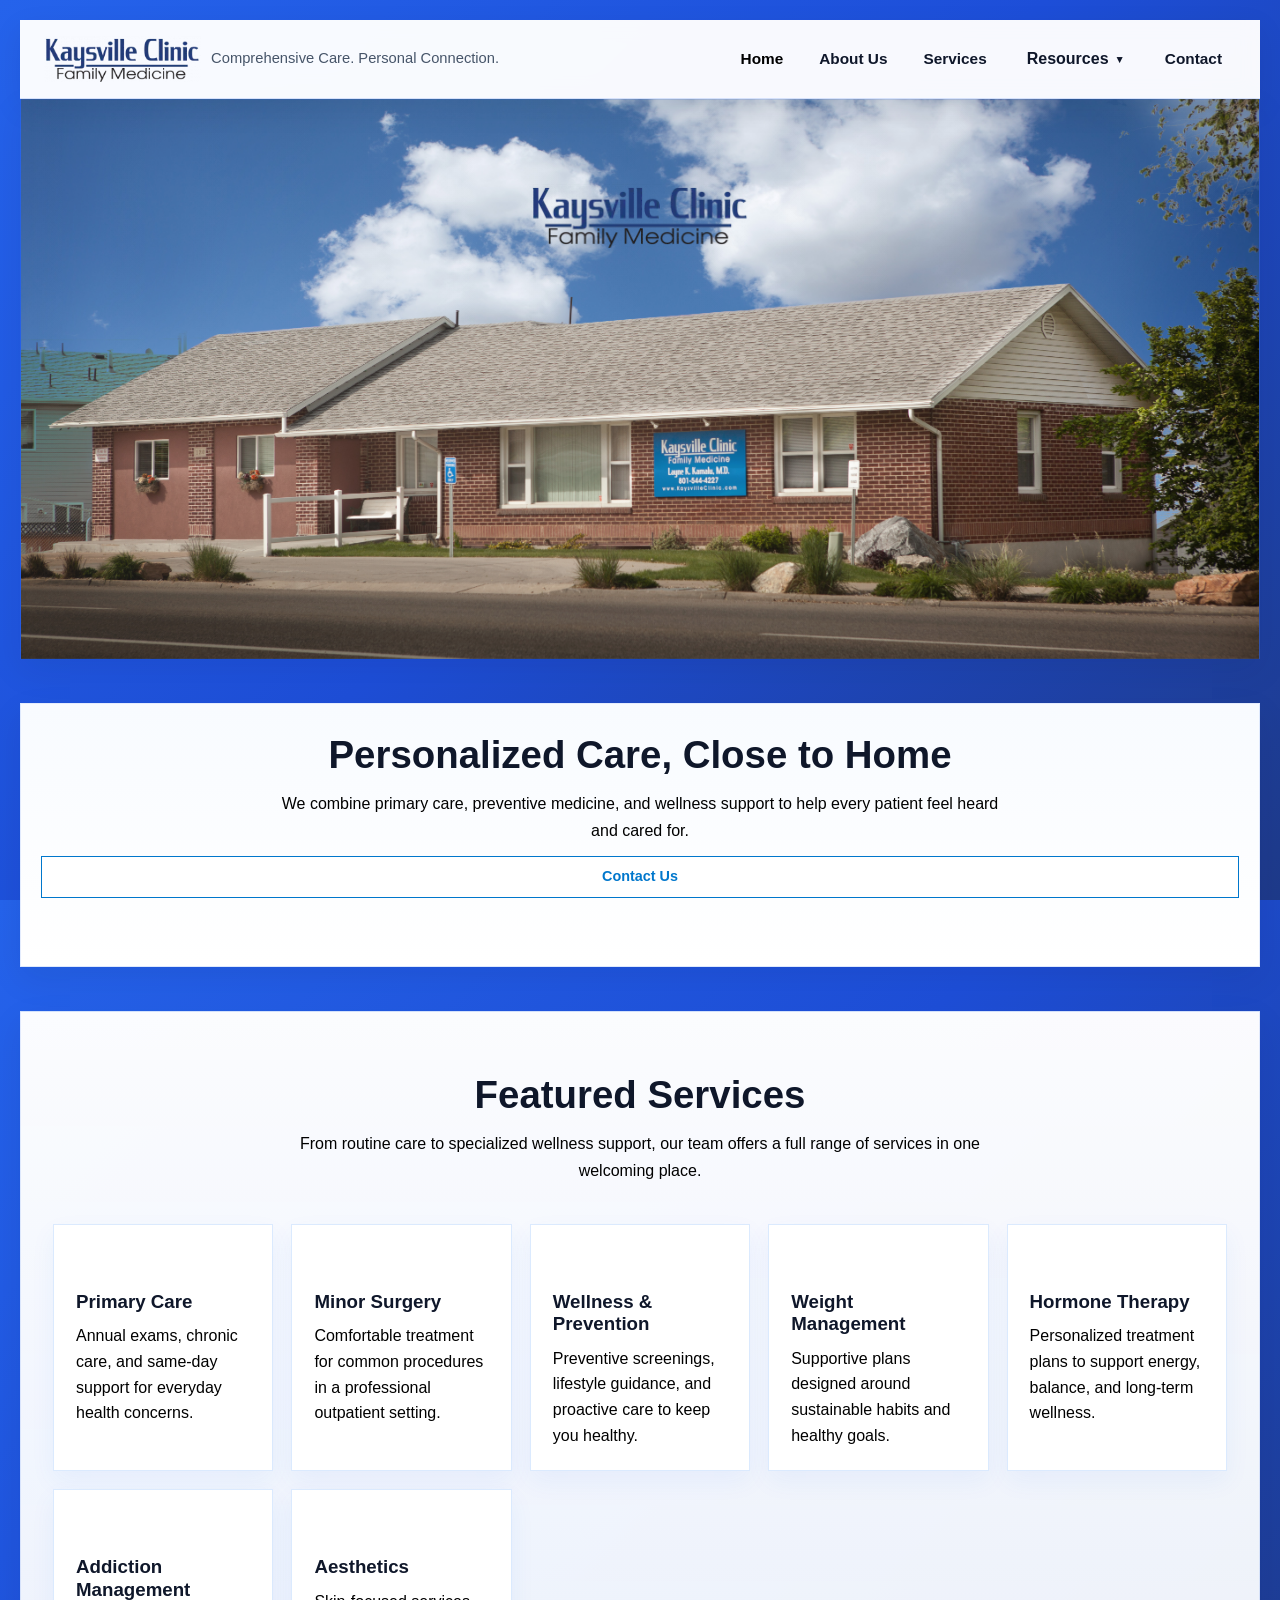
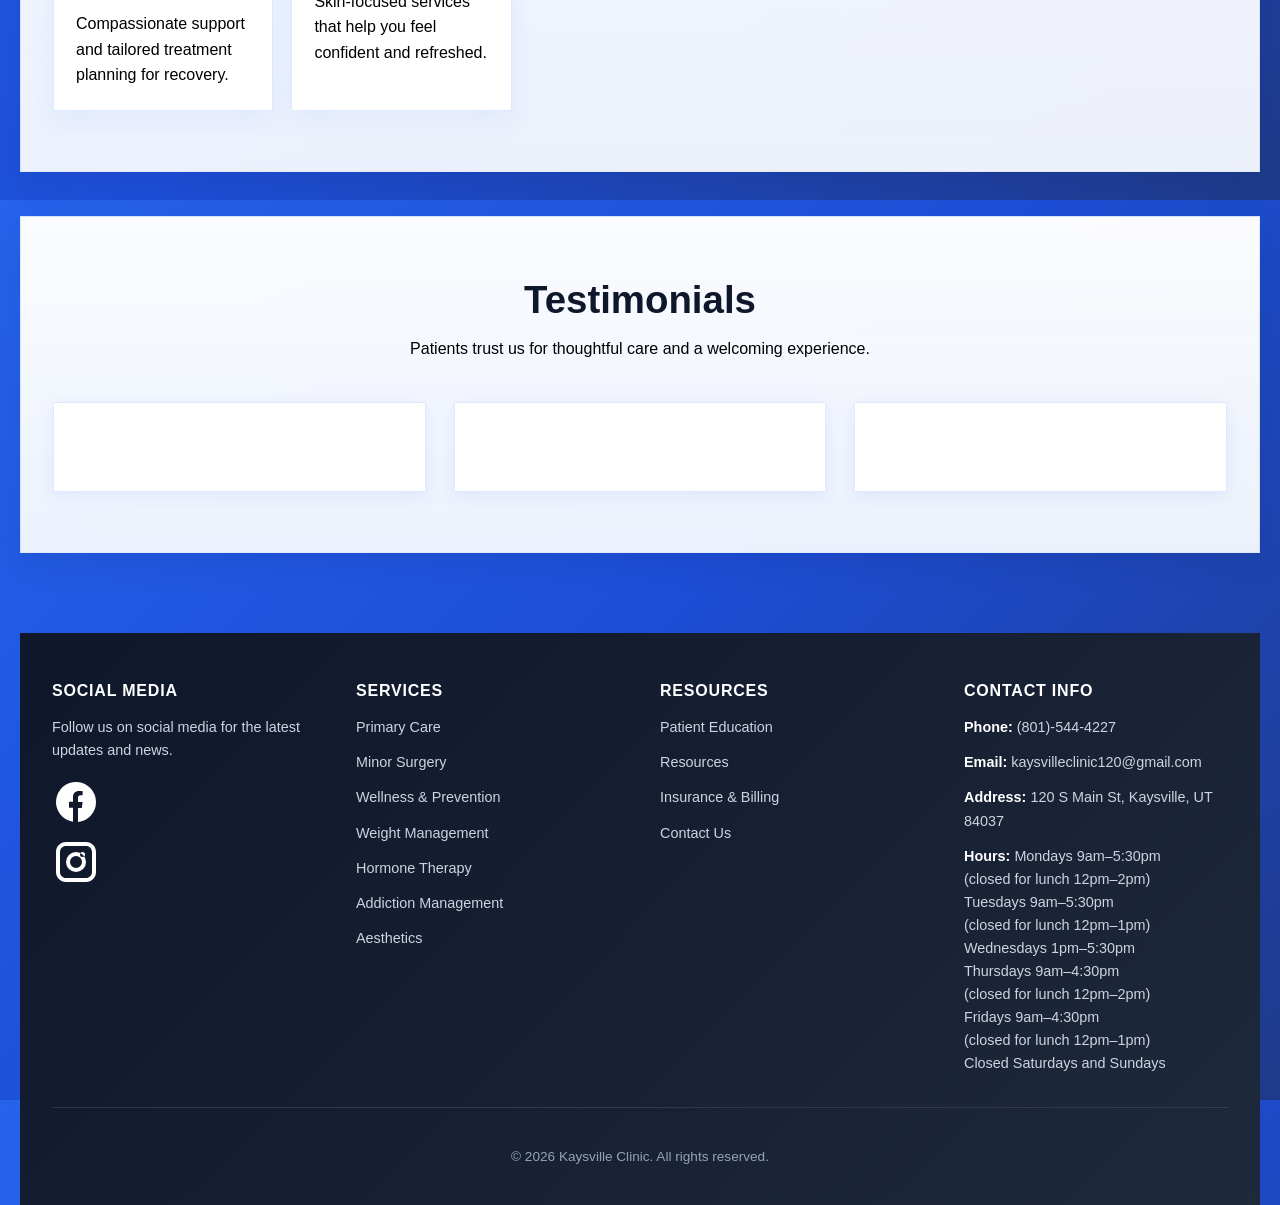
==== commit 205e4dac: "Update index.html" ====
--- a/index.html
+++ b/index.html
@@ -11,7 +11,7 @@
     <div class="container">
         <header class="site-header">
             <a href="index.html" class="brand">
-                <img src="assets/images/logo.PNG" alt="Kaysville Clinic Logo">
+                <img src="assets/images/logo.png" alt="Kaysville Clinic Logo">
                 <div class="brand-text">
                     <span>Comprehensive Care. Personal Connection.</span>
                 </div>
@@ -41,7 +41,7 @@
             <section class="panel hero-panel">
                 <div class="hero-content">
                     <div class="hero-text-center">
-                        <img src="assets/images/logo.PNG"
+                        <img src="assets/images/logo.png"
                              alt="Kaysville Clinic Logo"
                              class="clinic-logo">
 
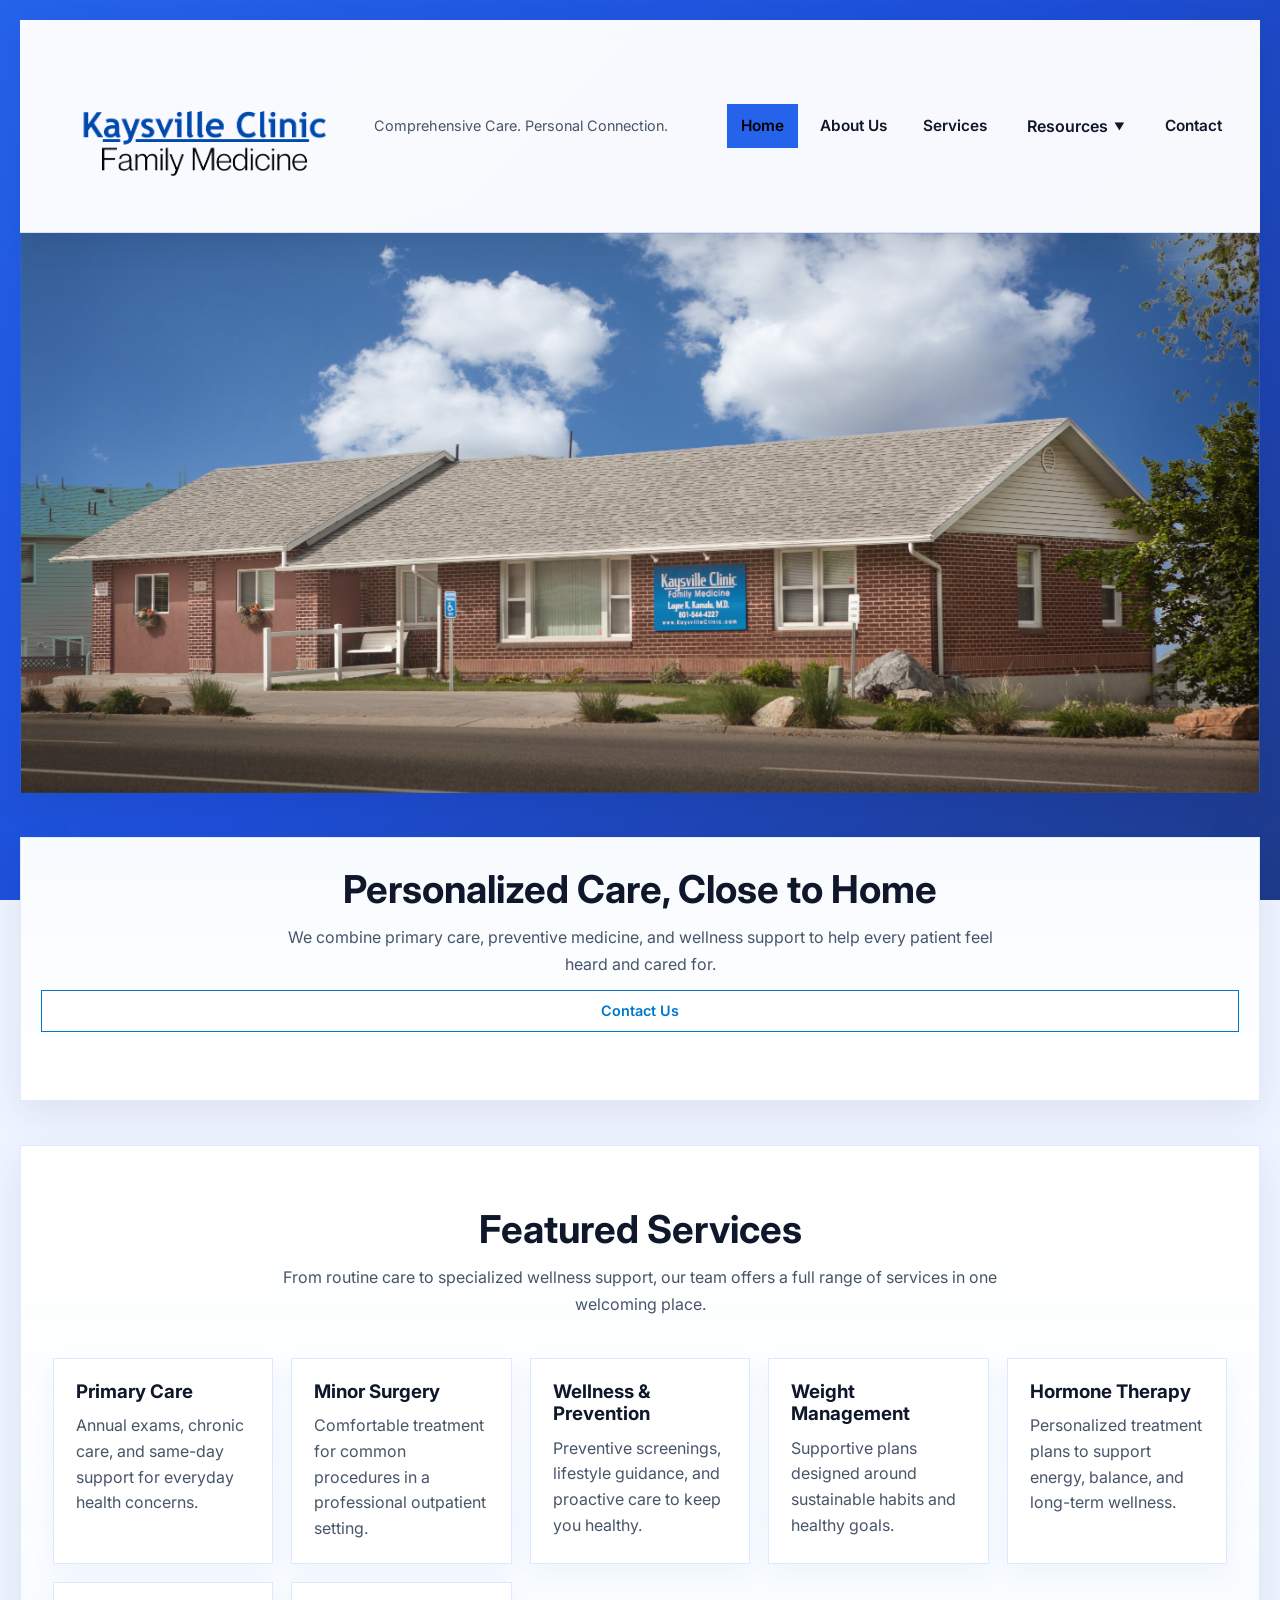
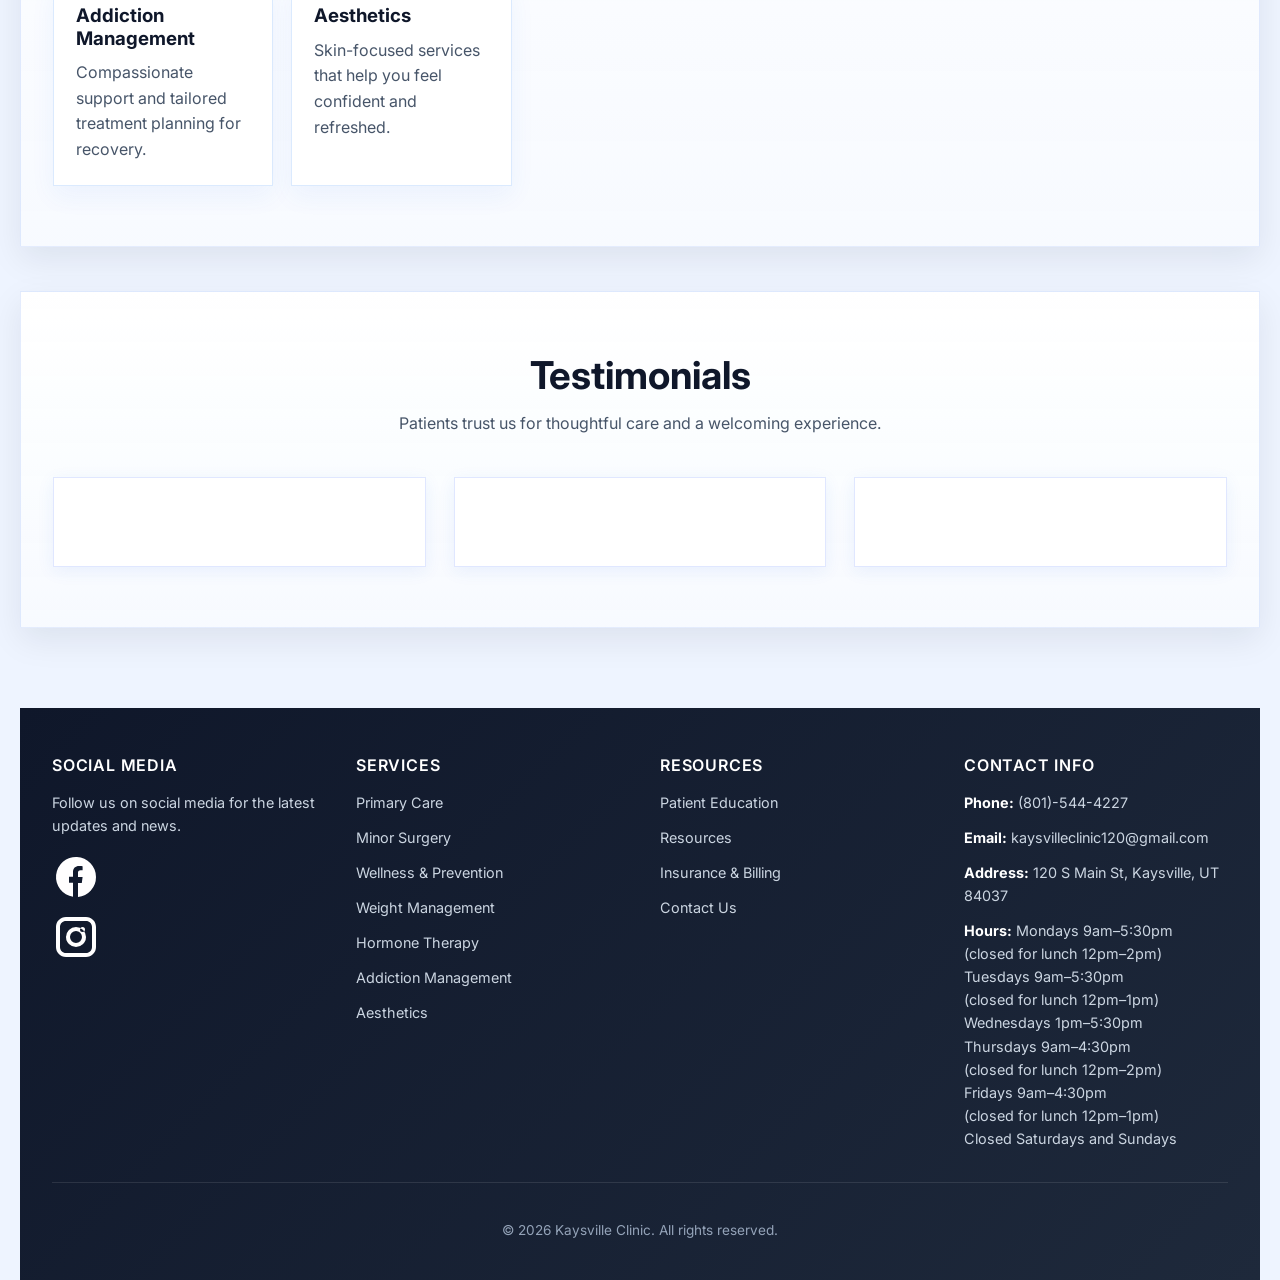
==== commit a92e34f6: "Add files via upload" ====
--- a/index.html
+++ b/index.html
@@ -11,7 +11,7 @@
     <div class="container">
         <header class="site-header">
             <a href="index.html" class="brand">
-                <img src="assets/images/logo.png" alt="Kaysville Clinic Logo">
+                <img src="assets/images/KaysvilleClinic.png" alt="Kaysville Clinic Logo">
                 <div class="brand-text">
                     <span>Comprehensive Care. Personal Connection.</span>
                 </div>
@@ -41,11 +41,9 @@
             <section class="panel hero-panel">
                 <div class="hero-content">
                     <div class="hero-text-center">
-                        <img src="assets/images/logo.png"
+                        <!-- <img src="assets/images/KaysvilleClinic.png"
                              alt="Kaysville Clinic Logo"
-                             class="clinic-logo">
-
-                        <p class="hero-text"></p>
+                             class="clinic-logo"> -->
 
                         <div class="hero-button-wrap">
                         </div>
@@ -69,37 +67,30 @@
 
                 <div class="services-grid">
                     <article class="service-card">
-                        <span class="service-number">1</span>
                         <h3>Primary Care</h3>
                         <p>Annual exams, chronic care, and same-day support for everyday health concerns.</p>
                     </article>
                     <article class="service-card">
-                        <span class="service-number">2</span>
                         <h3>Minor Surgery</h3>
                         <p>Comfortable treatment for common procedures in a professional outpatient setting.</p>
                     </article>
                     <article class="service-card">
-                        <span class="service-number">3</span>
                         <h3>Wellness & Prevention</h3>
                         <p>Preventive screenings, lifestyle guidance, and proactive care to keep you healthy.</p>
                     </article>
                     <article class="service-card">
-                        <span class="service-number">4</span>
                         <h3>Weight Management</h3>
                         <p>Supportive plans designed around sustainable habits and healthy goals.</p>
                     </article>
                     <article class="service-card">
-                        <span class="service-number">5</span>
                         <h3>Hormone Therapy</h3>
                         <p>Personalized treatment plans to support energy, balance, and long-term wellness.</p>
                     </article>
                     <article class="service-card">
-                        <span class="service-number">6</span>
                         <h3>Addiction Management</h3>
                         <p>Compassionate support and tailored treatment planning for recovery.</p>
                     </article>
                     <article class="service-card">
-                        <span class="service-number">7</span>
                         <h3>Aesthetics</h3>
                         <p>Skin-focused services that help you feel confident and refreshed.</p>
                     </article>
@@ -256,4 +247,4 @@
     <!-- Main JavaScript -->
     <script src="script.js"></script>
 </body>
-</html>
+</html>
--- a/styles.css
+++ b/styles.css
@@ -1,4 +1,4 @@
-﻿﻿@import url('https://fonts.googleapis.com/css2?family=Inter:wght@400;500;600;700;800&display=swap');
+﻿@import url('https://fonts.googleapis.com/css2?family=Inter:wght@400;500;600;700;800&display=swap');
 
 :root {
     color-scheme: light;
@@ -50,7 +50,7 @@
     max-width: none;
     display: flex;
     flex-direction: column;
-    gap: 0;
+    gap: 2;
     position: relative;
 }
 
@@ -83,7 +83,7 @@
 }
 
 .brand img {
-    height: 46px;
+    height: 180px;
     width: auto;
 }
 
@@ -94,8 +94,8 @@
 }
 
 .brand-text span {
-    font-size: 0.92rem;
-    line-height: 1.3;
+    font-size: 0.90rem;
+    line-height: 2;
     color: #475569;
 }
 
@@ -250,6 +250,7 @@
 }
 
 .hero-text-center {
+    position: relative;
     display: flex;
     flex-direction: column;
     align-items: center;
@@ -257,6 +258,7 @@
     text-align: center;
     max-width: 560px;
     margin-top: 12px;
+    min-height: 220px;
 }
 
 /* ============================
@@ -284,15 +286,18 @@
 ============================ */
 
 .clinic-logo {
-    width: 220px;
-    max-width: 100%;
-    height: auto;
-    display: block;
-    margin: 0 auto 8px;
+    width: auto;
+    max-width: min(760px, 100%);
+    height: 320px;
+    display: grid;
+    margin: 0 auto 16px;
     padding: 0;
     background: transparent;
     box-shadow: none;
     border: 0;
+    object-fit: contain;
+    position: relative;
+    z-index: 4;
 }
 
 .brand img,
@@ -380,7 +385,6 @@
     border-radius: 22px;
     background: #f8fbff;
     border: 1px solid #e2e8f0;
-    box-shadow: 0 10px 30px rgba(15, 23, 42, 0.05);
 }
 
 .feature-card h2,
@@ -393,7 +397,9 @@
 
 .cards-grid,
 .pricing-grid,
+
 .about-grid,
+
 .contact-grid {
     display: grid;
     gap: 20px;
@@ -404,24 +410,17 @@
 }
 
 .pricing-grid {
-    grid-template-columns: repeat(auto-fit, minmax(280px, 1fr));
-}
-
-.pricing-card ul {
-    margin: 0;
-    padding-left: 18px;
-    display: grid;
-    gap: 8px;
-    color: #334155;
-}
-
-.pricing-page .section-header {
-    margin-bottom: 24px;
+    grid-template-columns: repeat(3, minmax(240px, 1fr));
 }
 
 .about-grid {
-    grid-template-columns: repeat(3, minmax(240px, 1fr));
-}
+    max-width: 1000px;
+    margin: 0 auto;
+    display: grid;
+    grid-template-columns: repeat(1, 1fr);
+}
+
+
 
 .team-section {
     /* Use a distinct serif font for the team area */
@@ -781,12 +780,21 @@
 
 .about-summary {
     background: linear-gradient(180deg, #f8fbff 0%, #ffffff 100%);
+    text-align: center;
 }
 
 .services-grid {
     display: grid;
     grid-template-columns: repeat(auto-fit, minmax(220px, 1fr));
     gap: 18px;
+}
+
+.service-card .service-image {
+    width: 100%;
+    aspect-ratio: 4 / 3;
+    overflow: hidden;
+    border-radius: 12px;
+    display: block;
 }
 
 .service-card {
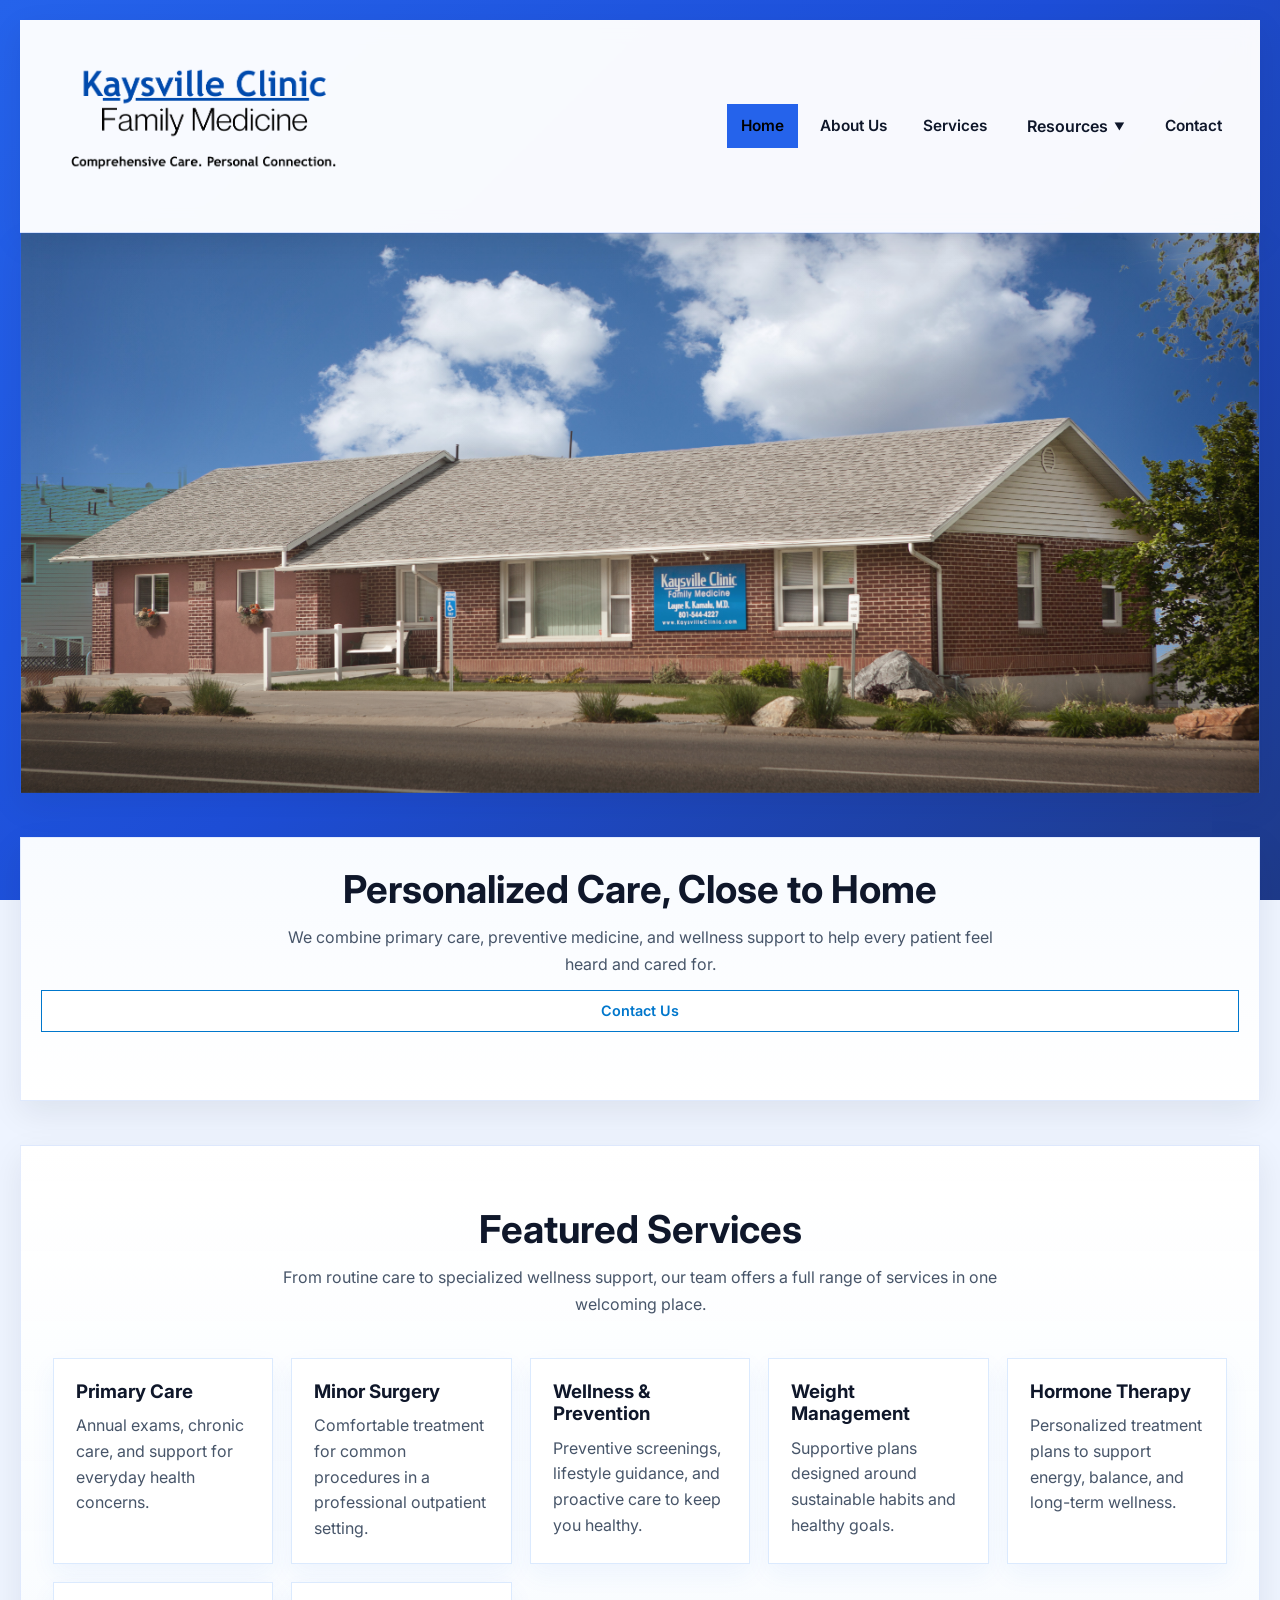
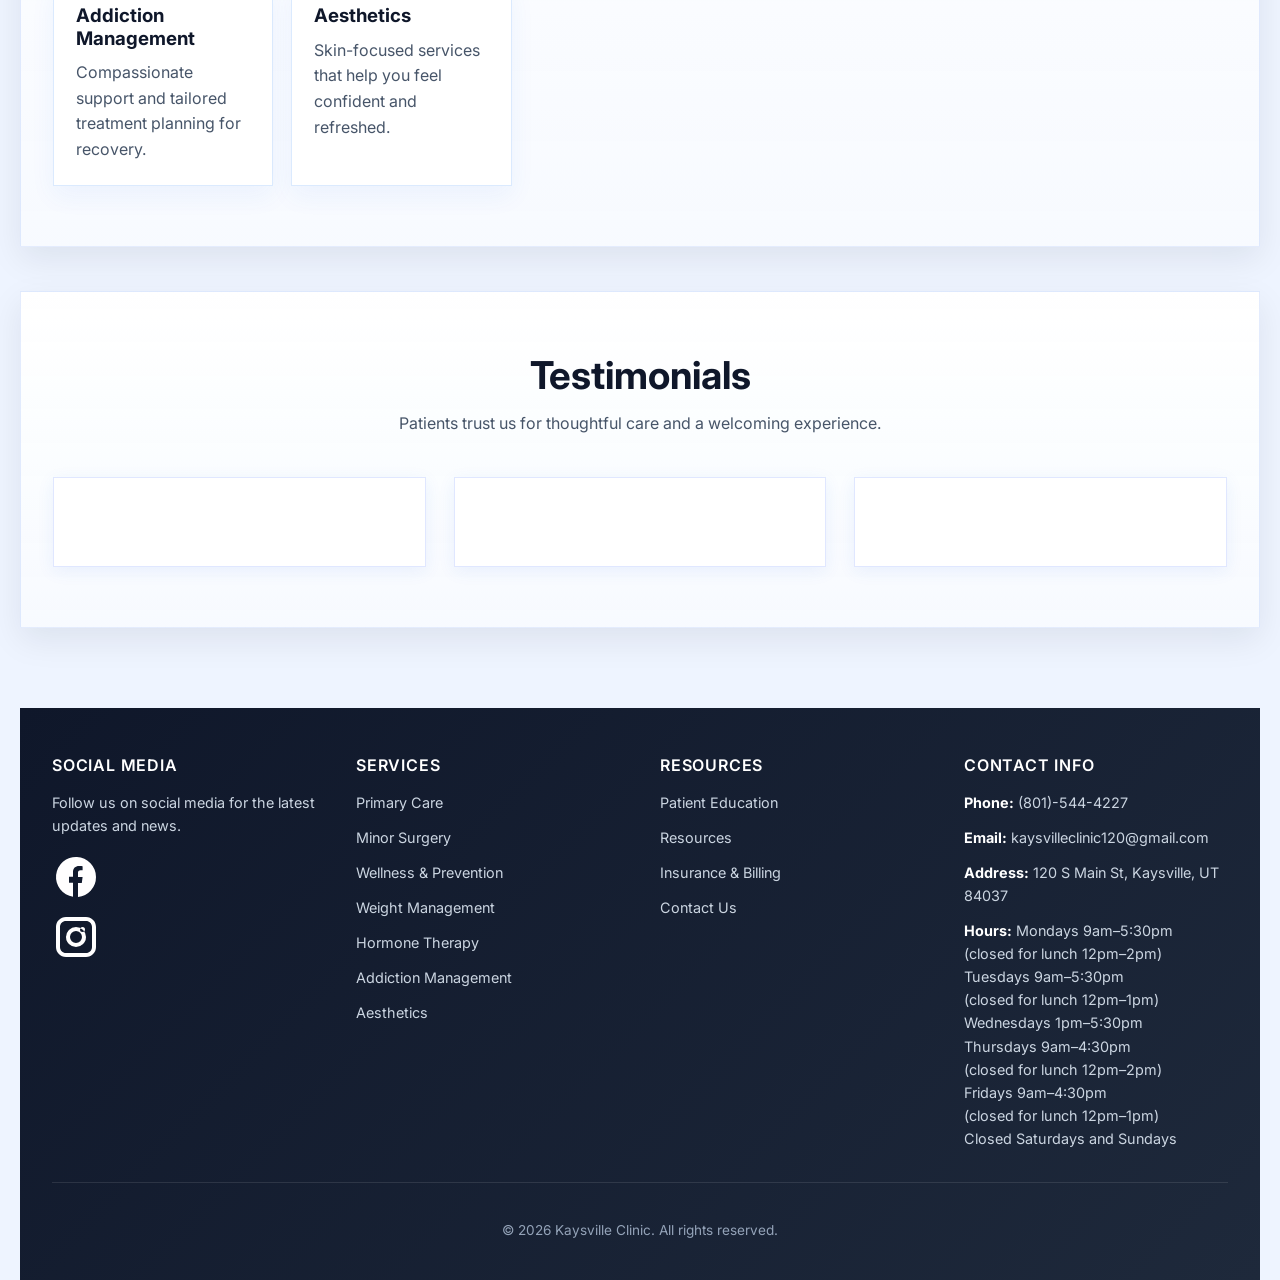
==== commit aba9808c: "Add files via upload" ====
--- a/index.html
+++ b/index.html
@@ -11,9 +11,8 @@
     <div class="container">
         <header class="site-header">
             <a href="index.html" class="brand">
-                <img src="assets/images/KaysvilleClinic.png" alt="Kaysville Clinic Logo">
+                <img src="assets\images\unnamed.png" alt="Kaysville Clinic Logo">
                 <div class="brand-text">
-                    <span>Comprehensive Care. Personal Connection.</span>
                 </div>
             </a>
 
@@ -68,7 +67,7 @@
                 <div class="services-grid">
                     <article class="service-card">
                         <h3>Primary Care</h3>
-                        <p>Annual exams, chronic care, and same-day support for everyday health concerns.</p>
+                        <p>Annual exams, chronic care, and support for everyday health concerns.</p>
                     </article>
                     <article class="service-card">
                         <h3>Minor Surgery</h3>
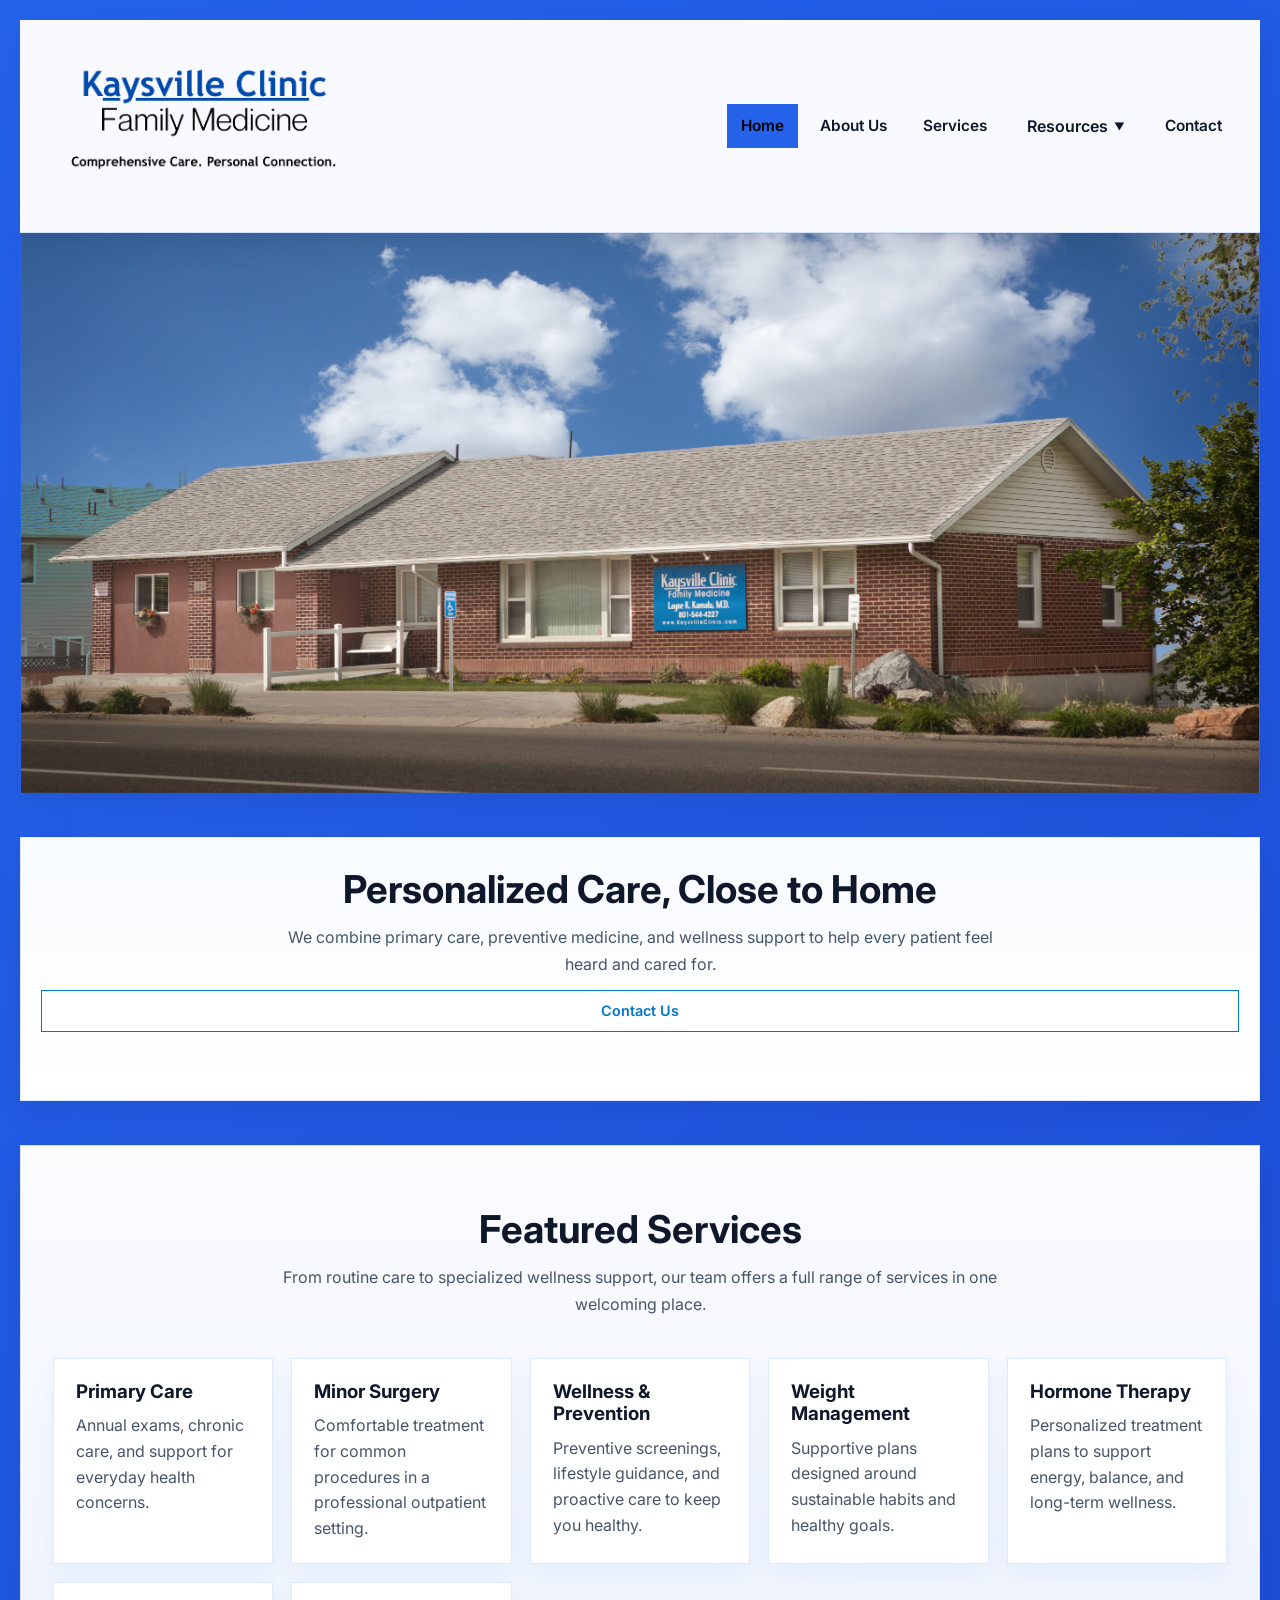
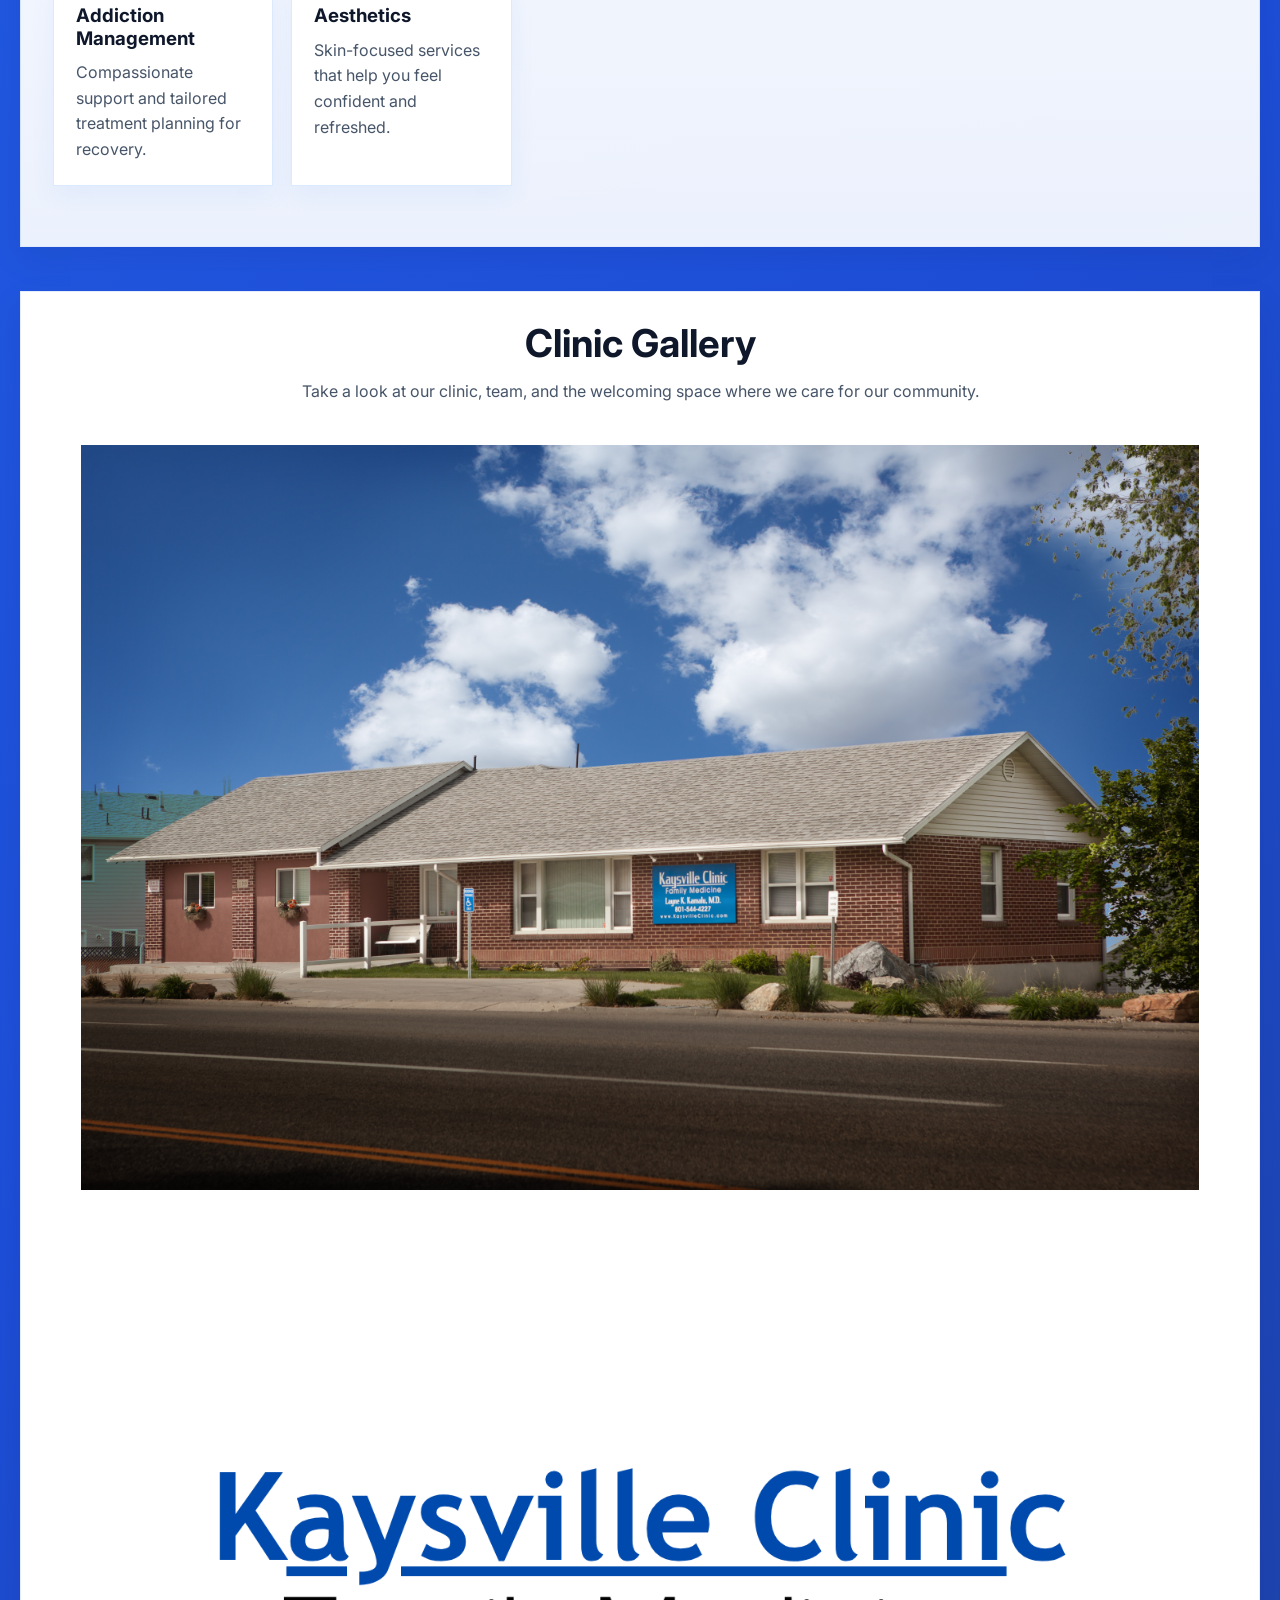
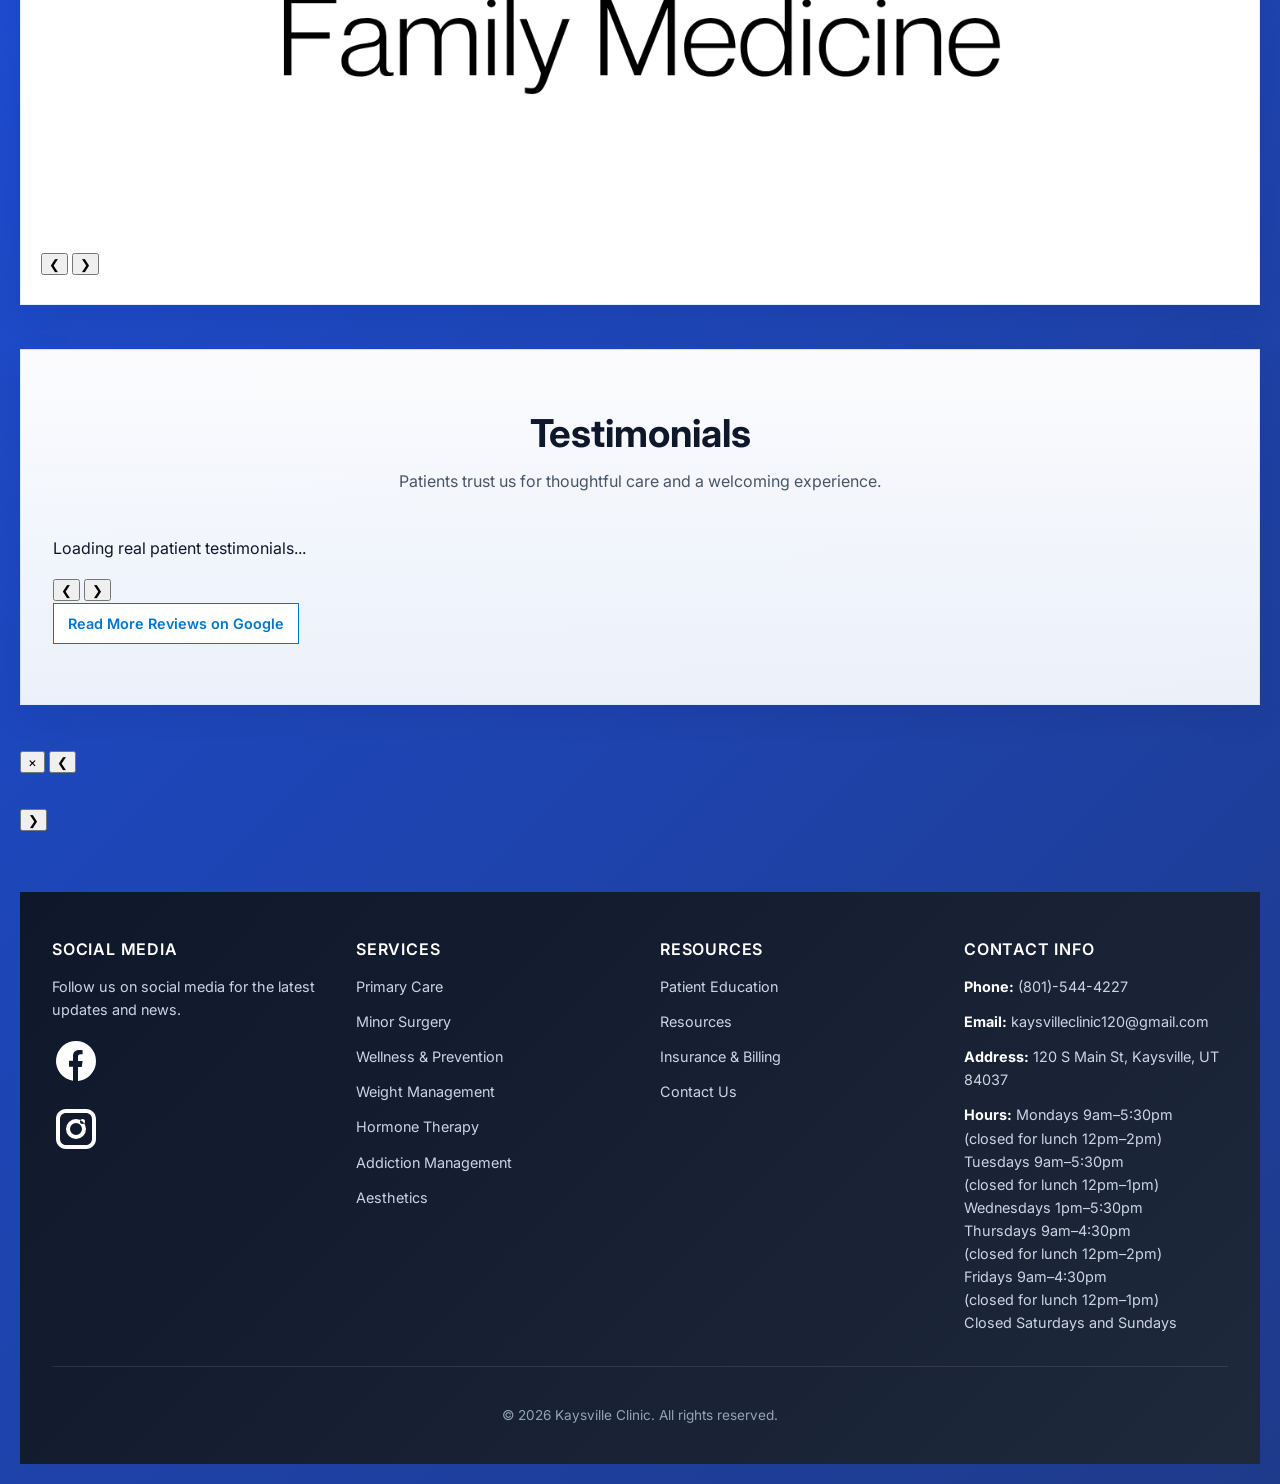
==== commit 89f6e159: "changes made" ====
--- a/index.html
+++ b/index.html
@@ -1,4 +1,4 @@
-﻿﻿<!DOCTYPE html>
+<!DOCTYPE html>
 <html lang="en">
 <head>
     <meta charset="UTF-8">
@@ -6,6 +6,22 @@
     <title>Kaysville | Home</title>
     <link rel="stylesheet" href="styles.css">
 </head>
+
+<script>
+!function(f,b,e,v,n,t,s)
+{if(f.fbq)return;n=f.fbq=function(){n.callMethod?
+n.callMethod.apply(n,arguments):n.queue.push(arguments)};
+if(!f._fbq)f._fbq=n;n.push=n;n.loaded=!0;n.version='2.0';
+n.queue=[];t=b.createElement(e);t.async=!0;
+t.src=v;s=b.getElementsByTagName(e)[0];
+s.parentNode.insertBefore(t,s)}(window, document,'script',
+'https://connect.facebook.net/en_US/fbevents.js');
+fbq('init', '1486813309670770');
+fbq('track', 'PageView');
+</script>
+<noscript><img height="1" width="1" style="display:none"
+src="https://www.facebook.com/tr?id=1486813309670770&ev=PageView&noscript=1"
+/></noscript>
 
 <body>
     <div class="container">
@@ -96,38 +112,64 @@
                 </div>
             </section>
 
+            <section class="panel gallery-panel">
+                <div class="section-header">
+                    <h2>Clinic Gallery</h2>
+                    <p>Take a look at our clinic, team, and the welcoming space where we care for our community.</p>
+                </div>
+
+                <div class="carousel" data-carousel>
+                    <div class="carousel-viewport">
+                        <div class="carousel-track">
+                            <figure class="carousel-slide">
+                                <img src="assets/images/NewKaysville.jpg" alt="Front view of Kaysville Clinic">
+                            </figure>
+                            <figure class="carousel-slide">
+                                <img src="assets/images/KaysvilleClinic.png" alt="Kaysville Clinic building exterior">
+                            </figure>
+                        </div>
+                    </div>
+
+                    <button class="carousel-control prev" type="button" aria-label="Previous gallery image">&#10094;</button>
+                    <button class="carousel-control next" type="button" aria-label="Next gallery image">&#10095;</button>
+                    <div class="carousel-dots" aria-hidden="true"></div>
+                </div>
+            </section>
+
             <section class="panel testimonials-panel">
                 <div class="section-header">
                     <h2>Testimonials</h2>
                     <p>Patients trust us for thoughtful care and a welcoming experience.</p>
                 </div>
 
-                <!-- Testimonials Grid -->
-
-                <div class="testimonials-grid">
-                    <article class="testimonial-card">
-                        <p class="testimonial-text"></p>
-                        <div class="testimonial-author">
-                            <strong></strong>
-                            <span></span>
+                <div class="carousel testimonials-carousel" data-testimonials-carousel>
+                    <div class="carousel-viewport">
+                        <div class="carousel-track testimonials-track" aria-live="polite">
+                            <article class="carousel-slide testimonial-slide">
+                                <p class="testimonial-empty">Loading real patient testimonials...</p>
+                            </article>
                         </div>
-                    </article>
-                    <article class="testimonial-card">
-                        <p class="testimonial-text"></p>
-                        <div class="testimonial-author">
-                            <strong></strong>
-                            <span></span>
-                        </div>
-                    </article>
-                    <article class="testimonial-card">
-                        <p class="testimonial-text"></p>
-                        <div class="testimonial-author">
-                            <strong></strong>
-                            <span></span>
-                        </div>
-                    </article>
+                    </div>
+
+                    <button class="carousel-control prev" type="button" aria-label="Previous testimonial">&#10094;</button>
+                    <button class="carousel-control next" type="button" aria-label="Next testimonial">&#10095;</button>
+                    <div class="carousel-dots testimonials-dots" aria-hidden="true"></div>
+                </div>
+
+                <div class="testimonial-actions">
+                    <a class="button secondary" href="https://www.google.com/search?q=KAysville+clinic&rlz=1C1VDKB_enUS1152US1152&oq=KAysville+clinic&gs_lcrp=EgZjaHJvbWUyBggAEEUYOTIGCAEQRRg7MhAIAhAuGK8BGMcBGIAEGI4FMhAIAxAuGK8BGMcBGIAEGI4FMhAIBBAuGK8BGMcBGIAEGI4FMgYIBRBFGEEyBggGEEUYPDIGCAcQRRg80gEIMzkwMGowajeoAgiwAgHxBdsLnDl8eD7h8QXbC5w5fHg-4Q&sourceid=chrome&source=chrome.ob&ie=UTF-8#sv=[base64]" target="_blank" rel="noopener">Read More Reviews on Google</a>
                 </div>
             </section>
+
+            <div class="carousel-lightbox" data-carousel-lightbox aria-hidden="true" role="dialog" aria-modal="true" aria-label="Expanded gallery image">
+                <button class="lightbox-close" type="button" data-carousel-lightbox-close aria-label="Close enlarged image">&times;</button>
+                <button class="lightbox-nav prev" type="button" data-carousel-lightbox-prev aria-label="Show previous image">&#10094;</button>
+                <figure class="lightbox-figure">
+                    <img src="" alt="" data-carousel-lightbox-image>
+                    <figcaption data-carousel-lightbox-caption></figcaption>
+                </figure>
+                <button class="lightbox-nav next" type="button" data-carousel-lightbox-next aria-label="Show next image">&#10095;</button>
+            </div>
 
         </main>
 
@@ -236,14 +278,189 @@
     </div>
 
     <!-- Google Reviews Config -->
+    <!-- Set reviewsEndpoint to your hosted API for safer key handling on GitHub Pages. -->
     <script>
         window.GOOGLE_REVIEWS_CONFIG = {
+            // Modes: "manual" (use manualTestimonials), "google" (live Google only), "hybrid" (manual first, then Google).
+            testimonialsMode: "manual",
+            // Keep true to show only 5-star testimonials from any source.
+            fiveStarOnly: true,
+            // Number of cards to show.
+            maxTestimonials: 30,
             placeId: "ChIJp2QG7z1eUocR0uKbjDg-p7A",
-            apiKey: "YOUR_GOOGLE_API_KEY_HERE"
+            apiKey: "AIzaSyBavxGv4fvuQ3klLSJN4pCVX99pxkgf4sc",
+            reviewsEndpoint: "",
+            preferSecureEndpoint: true,
+            // Add/remove testimonials manually here.
+            // Example item: { name: "Jane D.", role: "Patient Testimonial", text: "Great care.", rating: 5 }
+            manualTestimonials: [
+                {
+                    name: "Deanna Farley",
+                    role: "Google Review",
+                    text: "Dr. Kamalu has really helped me get my hormones back on track after suffering with menopausal symptoms for a number of years. He listened to my concerns and answered my questions, educating me on how to best manage and eradicate my symptoms. I no longer have to suffer and have a healthy plan moving forward. I highly recommend his services.",
+                    rating: 5
+                },
+                {
+                    name: "Maile Roberts",
+                    role: "Google Review",
+                    text: "Not only is Dr. Kamalu well respected as a family physician with extensive experience in emergency care, but he is also able to counsel and monitor patients who seek hormone replacement and peptide therapy.",
+                    rating: 5
+                },
+                {
+                    name: "Lonn Phillips Sullivan",
+                    role: "Google Review",
+                    text: "Dr Kamalu is the best! I still see him even tho I've moved to Salt Lake. Seen him for over a decade!!!",
+                    rating: 5
+                },
+                {
+                    name: "Tyrone Lamb",
+                    role: "Google Review",
+                    text: "Best doctors on the planet! The staff is ok.... Just kidding they make you feel like family. Would never go see anyone else,",
+                    rating: 5
+                },
+                {
+                    name: "Shane Fitzpatrick",
+                    role: "Google Review",
+                    text: "I love kaysville clinic! The staff is amazing and Cara is the absolute best! Highly recommend",
+                    rating: 5
+                },
+                {
+                    name: "Bryan Murphy",
+                    role: "Google Review",
+                    text: "Dr Kamalu is very thorough and I now come to him for hormone therapy as well.",
+                    rating: 5
+                },
+                {
+                    name: "Erin Lindbloom Christensen",
+                    role: "Google Review",
+                    text: "Absolutely love Kaysville clinic. It's the kind of place that treats you like family. Dr. Kamalu and his staff are the best. Dr. Kamalu takes a real interest in his patients and takes the time to listen. He is also very thorough. I am alive.",
+                    rating: 5
+                },
+                {
+                    name: "Joanna Arbogast",
+                    role: "Google Review",
+                    text: "Dr Kamalu saved my life. He is the most caring and thorough physicians I have ever met. I was finally able to open up, be comfortable and get help. He takes his time, knows what he is doing and is non judgmental.",
+                    rating: 5
+                },
+                {
+                    name: "James swider",
+                    role: "Google Review",
+                    text: "Dr. Kamalu is awesome to work with. I love the whole staff.",
+                    rating: 5
+                },
+                {
+                    name: "SaraLee B.",
+                    role: "Google Review",
+                    text: "I've been seeing Dr Kamalu and his staff since 2015, He and most of his staff are fantastic. Every business has a rare missed step (what happens with Humans right, as no one can be perfect 100% of the time), especially in the healthcare field.",
+                    rating: 5
+                },
+                {
+                    name: "Terina Parsons",
+                    role: "Google Review",
+                    text: "A Dr that really cares and takes the time to listen to your concerns. His staff is just as great and devoted to to helping you when you are in need. I has problems with my insurance as well but I was super patient bc he is worth seeing.",
+                    rating: 5
+                },
+                {
+                    name: "Renee Piula",
+                    role: "Google Review",
+                    text: "Dr. Kamalu has been my doctor for 16 years. I trust him completely........he is not only intelligent but is willing to immediately refer me to specialists when required. He is very down to earth and practical and willing to work with me on my health issues.",
+                    rating: 5
+                },
+                {
+                    name: "Rob Darger",
+                    role: "Google Review",
+                    text: "I've been seeing Dr Kamalu for around 10 years now. I can safely say if it wasn't for him I don't know where i'd be today. Through his care I have been able to go from rock bottom with nothing to offer anyone, to where I am today.",
+                    rating: 5
+                },
+                {
+                    name: "Andrew Glasmacher",
+                    role: "Google Review",
+                    text: "We love Dr. Kamalu and his staff! We've been seeing him since moving here in 2006, and he's become like family to us. He always takes time to find out how we are doing and chat for a few minutes. We never feel like we are being shuttled in and out.",
+                    rating: 5
+                },
+                {
+                    name: "Brenda Mattucci",
+                    role: "Google Review",
+                    text: "Dr kamala is a godsend in my life. He I'd a kind and very caring Doctor. I've seen him for years and he is a great Doctor. I would highly recommend him to anyone. I don't know where I would be without his help and expertise.",
+                    rating: 5
+                },
+                {
+                    name: "Jason Paulk",
+                    role: "Google Review",
+                    text: "Dr. Kamalu helped me with every tool he had. Mentally and physically the best family physician doctor I have ever worked with and would highly recommend him to anyone with any illness. And I would just like to thank him for changing my life.",
+                    rating: 5
+                },
+                {
+                    name: "Alan Sanders",
+                    role: "Google Review",
+                    text: "Had an immediate need for an appointment. The Clinic staff was extremely friendly and helpful. They fit me in. Dr. Kamalu was professional, and courteous, listened, and treated me. Very happy with them.",
+                    rating: 5
+                },
+                {
+                    name: "Jacob Glauser",
+                    role: "Google Review",
+                    text: "Staff at kaysville clinic are so awesome. Been a patient of Dr kamalu for 5 years. They definitely go above and beyond. I highly recommend Dr Kamalu at Kaysville clinic.",
+                    rating: 5
+                },
+                {
+                    name: "FLYorNOway",
+                    role: "Google Review",
+                    text: "Professional staff. LOve their response to my problems. I appreciate their follow through",
+                    rating: 5
+                },
+                {
+                    name: "Craig Carlyle",
+                    role: "Google Review",
+                    text: "I have seen the good doctor for a number of years, has been very good to my wife and I, he is very knowledgeable, and a really great person. Very thorough, and caring, takes time to understand your situation. Great staff.",
+                    rating: 5
+                },
+                {
+                    name: "Joel Kennington",
+                    role: "Google Review",
+                    text: "I had a great experience with the Doctors and staff at Kaysville clinic. So nice and professional I would recommend them to anyone.",
+                    rating: 5
+                },
+                {
+                    name: "Brian Vasquez",
+                    role: "Google Review",
+                    text: "Just the best doctor I have ever had. Everyone there is very kind and respectful. They treat you like family.",
+                    rating: 5
+                },
+                {
+                    name: "john fishburn",
+                    role: "Google Review",
+                    text: "I love all of the staff at this clinic, very friendly and caring. The staff make you feel comfortable and you can be yourself.",
+                    rating: 5
+                },
+                {
+                    name: "BOB DARK",
+                    role: "Google Review",
+                    text: "I've been a Physical Therapist for 37 years, and I know how important it is for a man to maintain his heath and stay active as we grow older. I work with doctors everyday, Dr. Kamala is the only MD I trust with my health.",
+                    rating: 5
+                },
+                {
+                    name: "Glen Smith",
+                    role: "Google Review",
+                    text: "Dr. Kamalu and his entire staff have been great! I have been going to this establishment for several years and I would recommend the office for anyone.",
+                    rating: 5
+                },
+                {
+                    name: "Seth Stewart",
+                    role: "Google Review",
+                    text: "Doctor Kamalu has been treating me for years. He genuinely cares and remembers his patients I appreciate that he takes the time to get to know me and treats me with care and doesn't try to push unnecessary medicine.",
+                    rating: 5
+                },
+                {
+                    name: "Kelly Becraft",
+                    role: "Google Review",
+                    text: "Kaysville Clinic is by far the best clinic i have ever been to. The staff is wonderful and always very friendly and helpful. I have been in a few bad spots and Dr Kamalu has always helped me out. He is by far the best! Would recommend 100%!!!",
+                    rating: 5
+                }
+            ]
         };
     </script>
 
     <!-- Main JavaScript -->
     <script src="script.js"></script>
 </body>
-</html>+</html>
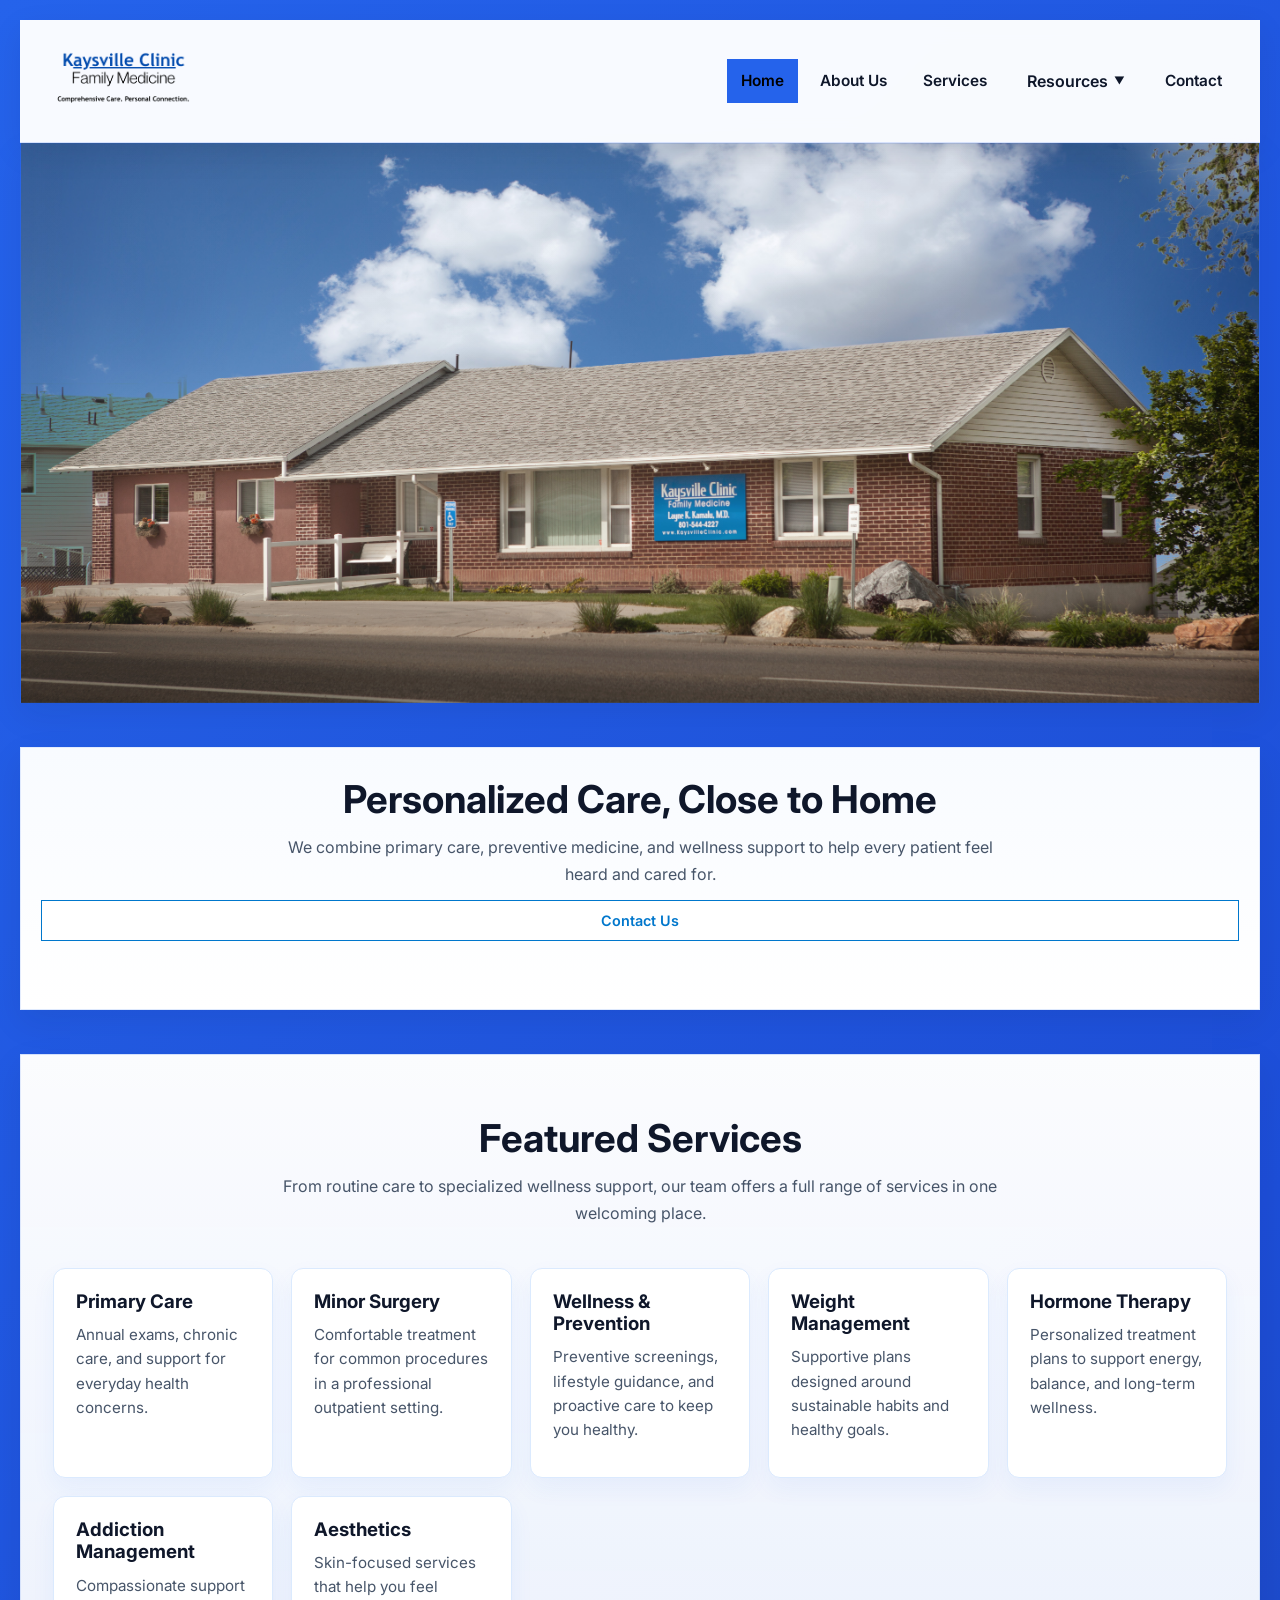
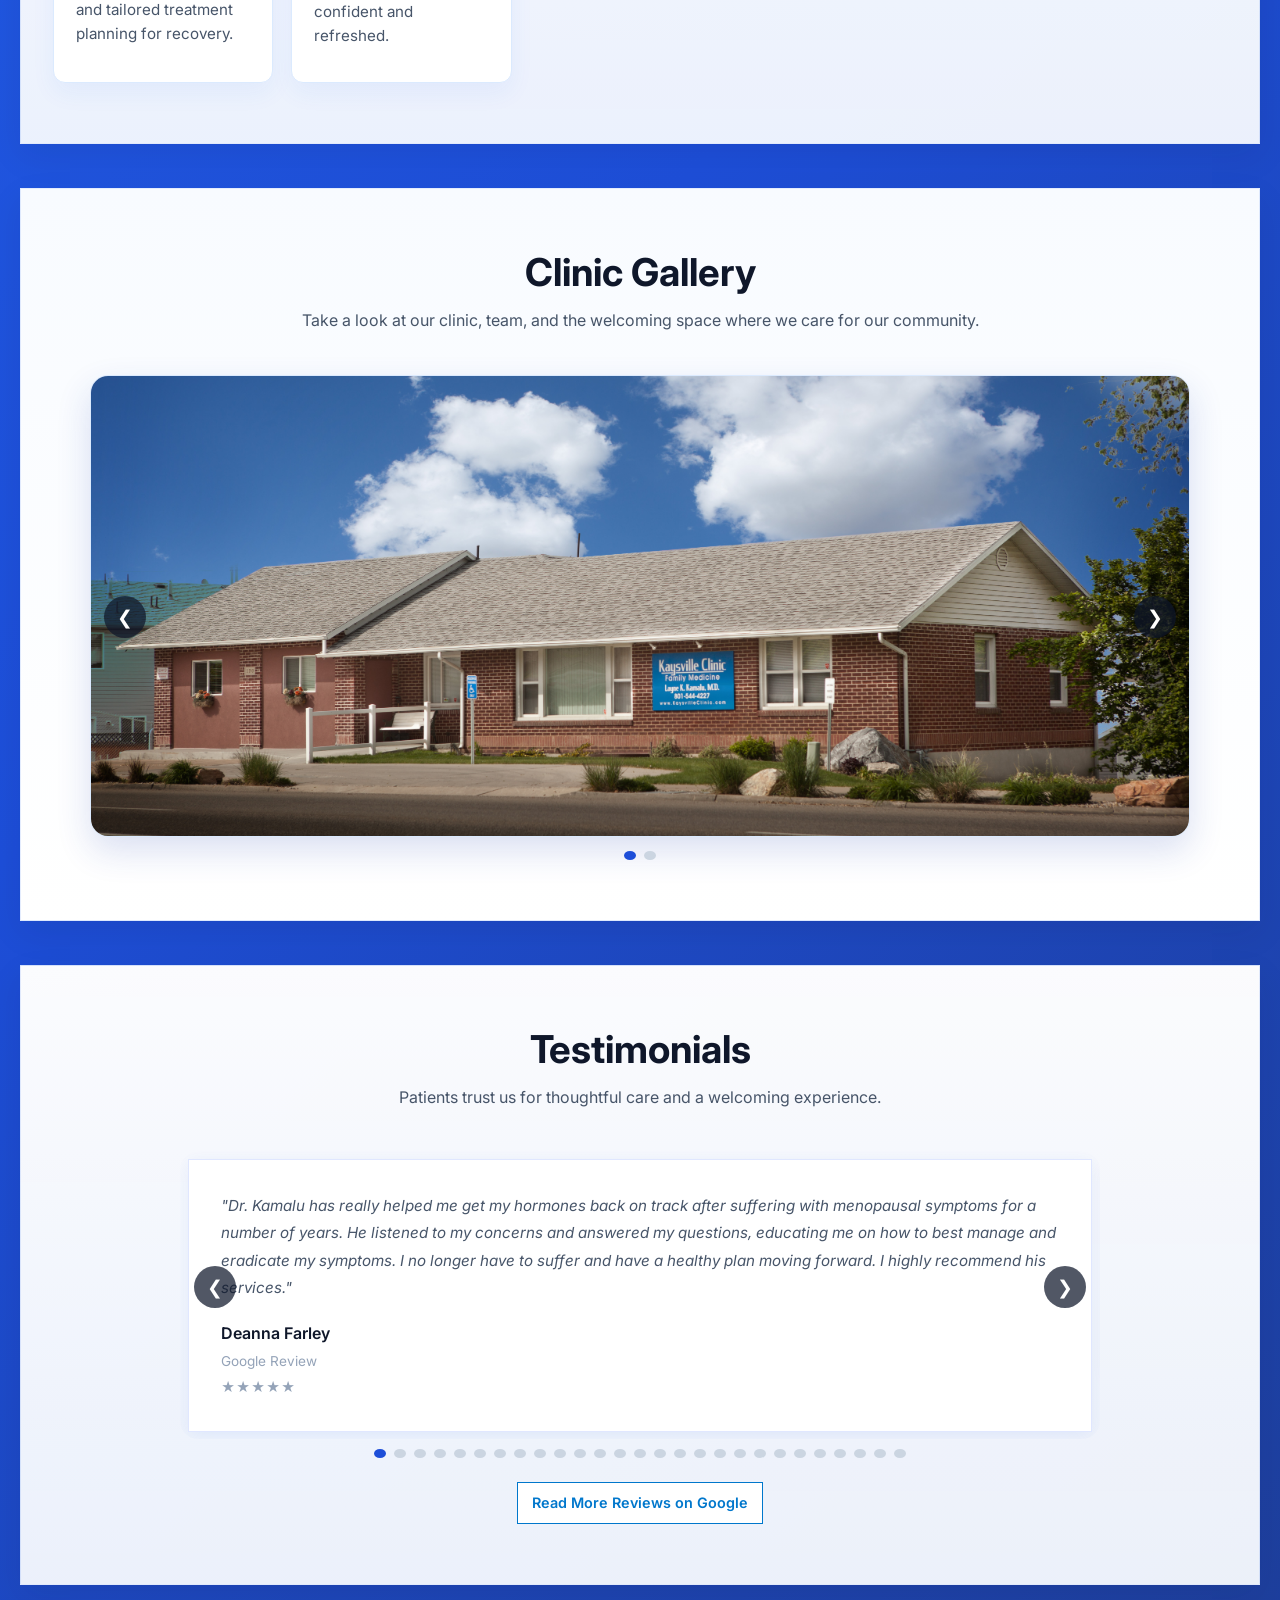
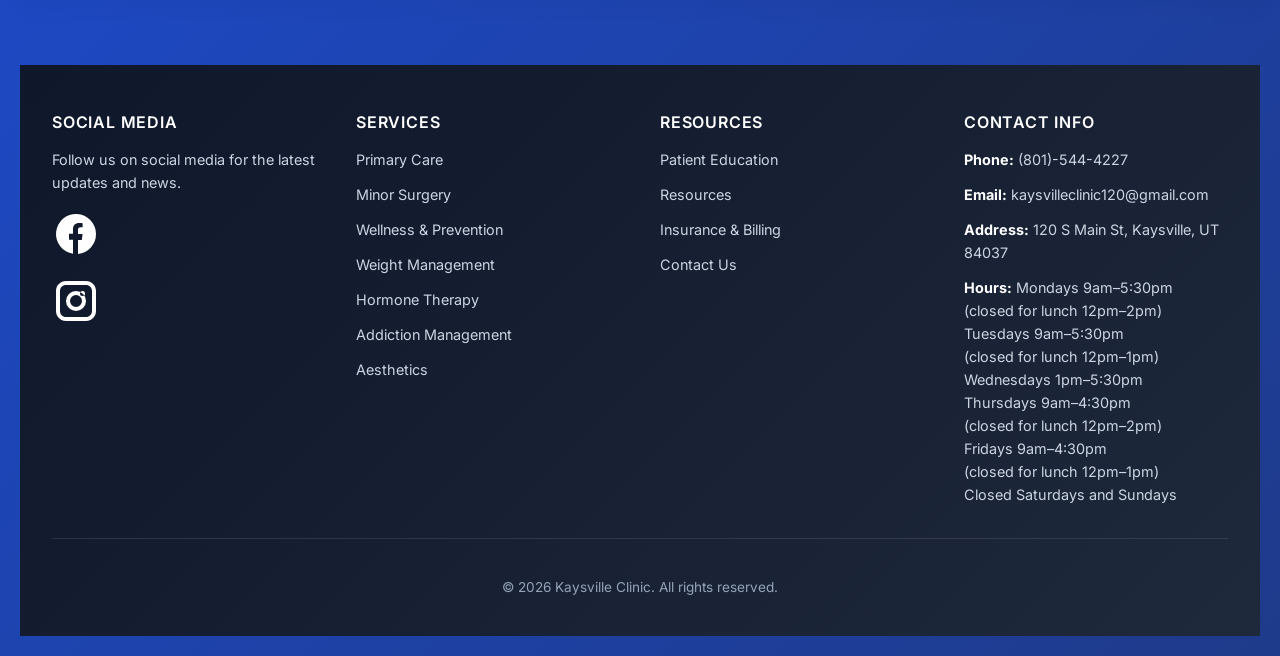
==== commit 4e529b6f: "made a change inside of Index" ====
--- a/index.html
+++ b/index.html
@@ -125,7 +125,7 @@
                                 <img src="assets/images/NewKaysville.jpg" alt="Front view of Kaysville Clinic">
                             </figure>
                             <figure class="carousel-slide">
-                                <img src="assets/images/KaysvilleClinic.png" alt="Kaysville Clinic building exterior">
+                                <img src="assets/images/KaysvilleClinic.png" alt="Kaysville Clinic Logo">
                             </figure>
                         </div>
                     </div>
--- a/styles.css
+++ b/styles.css
@@ -1,4 +1,4 @@
-﻿@import url('https://fonts.googleapis.com/css2?family=Inter:wght@400;500;600;700;800&display=swap');
+@import url('https://fonts.googleapis.com/css2?family=Inter:wght@400;500;600;700;800&display=swap');
 
 :root {
     color-scheme: light;
@@ -83,8 +83,12 @@
 }
 
 .brand img {
-    height: 180px;
+    display: block;
     width: auto;
+    height: clamp(44px, 7vw, 92px);
+    max-width: min(280px, 34vw);
+    object-fit: contain;
+    flex: 0 0 auto;
 }
 
 .brand-text {
@@ -647,16 +651,21 @@
 
 @media (max-width: 560px) {
     .site-header {
+        position: relative;
+        flex-direction: column;
+        align-items: stretch;
         padding: 12px 14px;
         gap: 10px;
     }
 
     .brand {
+        max-width: calc(100% - 62px);
         gap: 8px;
     }
 
     .brand img {
-        height: 40px;
+        height: clamp(68px, 26vw, 112px);
+        max-width: min(360px, 76vw);
     }
 
     .brand-text span {
@@ -665,12 +674,21 @@
     }
 
     .nav-toggle {
+        position: absolute;
+        top: 12px;
+        right: 14px;
         width: 42px;
         height: 42px;
     }
+
+    .nav-links {
+        flex: 0 0 100%;
+    }
 }
 
 /* Tabs */
+.tabs-dropdown-label { display:none; margin-bottom: 10px; font-weight:700; color: var(--primary); }
+.tabs-dropdown { display:none; width:100%; margin-bottom: 14px; padding:10px 12px; border:1px solid #cbd5e1; border-radius:8px; background:#fff; font-size:0.95rem; }
 .tabs .tab-list { display:flex; gap:8px; flex-wrap:nowrap; overflow:auto; padding-bottom:8px; }
 .tabs .tab { background: var(--surface-soft); border: none; padding:10px 14px; border-radius:0; cursor:pointer; font-weight:600; }
 .tabs .tab[aria-selected="true"], .tabs .tab:hover { background: var(--accent); color: #fff; }
@@ -682,6 +700,85 @@
     padding: 18px 20px;
     background: #f8fbff;
     border: 1px solid #e2e8f0;
+    display: grid;
+    gap: 16px;
+}
+.service-subsection {
+    padding: 16px;
+    background: #ffffff;
+    border: 1px solid #dbe7f3;
+    border-radius: 10px;
+}
+.service-subsection h3 {
+    margin: 0 0 10px;
+    color: #0f172a;
+}
+.service-subsection p {
+    margin: 0;
+    color: #334155;
+    line-height: 1.7;
+}
+
+/* Dropdown Toggle Styling */
+.subsection-toggle {
+    width: 100%;
+    padding: 16px;
+    background: #ffffff;
+    border: 1px solid #dbe7f3;
+    border-radius: 10px;
+    cursor: pointer;
+    display: flex;
+    align-items: center;
+    justify-content: space-between;
+    gap: 12px;
+    font-size: 1rem;
+    transition: all 0.3s ease;
+}
+
+.subsection-toggle:hover {
+    background: #f8fbff;
+    border-color: #2563eb;
+    box-shadow: 0 2px 8px rgba(37, 99, 235, 0.12);
+}
+
+.subsection-toggle h3 {
+    margin: 0;
+    color: #0f172a;
+    flex: 1;
+    text-align: left;
+    font-size: 1rem;
+}
+
+.subsection-toggle .toggle-icon {
+    color: #2563eb;
+    font-size: 0.8rem;
+    font-weight: bold;
+    transition: transform 0.3s ease;
+    flex-shrink: 0;
+}
+
+.subsection-toggle[aria-expanded="true"] .toggle-icon {
+    transform: rotate(180deg);
+}
+
+.subsection-content {
+    padding: 16px;
+    background: #ffffff;
+    border: 1px solid #dbe7f3;
+    border-top: none;
+    border-radius: 0 0 10px 10px;
+    overflow: hidden;
+    transition: all 0.3s ease;
+}
+
+.subsection-content p {
+    margin: 0 0 12px;
+    color: #334155;
+    line-height: 1.7;
+}
+
+.subsection-content p:last-child {
+    margin-bottom: 0;
 }
 .service-section h3 {
     margin: 0 0 10px;
@@ -700,10 +797,71 @@
     color: #334155;
     line-height: 1.6;
 }
+
+.service-cards-grid {
+    display: grid;
+    grid-template-columns: repeat(auto-fit, minmax(300px, 1fr));
+    gap: 24px;
+    margin-top: 32px;
+}
+
+.service-card {
+    display: flex;
+    flex-direction: column;
+    padding: 24px;
+    background: #ffffff;
+    border: 2px solid #e2e8f0;
+    border-radius: 12px;
+    text-decoration: none;
+    color: #0f172a;
+    transition: all 0.3s ease;
+    cursor: pointer;
+    box-shadow: 0 2px 6px rgba(0, 0, 0, 0.08);
+}
+
+.service-card:hover {
+    border-color: #2563eb;
+    box-shadow: 0 8px 16px rgba(37, 99, 235, 0.15);
+    transform: translateY(-4px);
+}
+
+.service-card h2 {
+    margin: 0 0 12px 0;
+    font-size: 1.5rem;
+    color: #2563eb;
+}
+
+.service-card > p:nth-of-type(1) {
+    margin: 0 0 12px 0;
+    font-size: 0.95rem;
+    color: #475569;
+    line-height: 1.6;
+}
+
+.service-card-description {
+    margin: 0 0 16px 0 !important;
+    font-size: 0.9rem;
+    color: #64748b;
+    line-height: 1.5;
+    flex-grow: 1;
+}
+
+.service-card-cta {
+    font-weight: 600;
+    color: #2563eb;
+    font-size: 0.95rem;
+    margin-top: auto;
+}
 .tabs .tab.active,
 .tabs .tab[aria-selected="true"] {
     background: #2563eb;
     color: #ffffff;
+}
+
+@media (max-width: 800px) {
+    .tabs-dropdown-label,
+    .tabs-dropdown { display:block; }
+    .tabs { display:none; }
 }
 
 @media (max-width: 480px) {
@@ -849,6 +1007,195 @@
     line-height: 1.7;
 }
 
+/* Home Gallery Carousel */
+.gallery-panel {
+    background: linear-gradient(180deg, #f8fbff 0%, #ffffff 100%);
+    padding: 60px 32px;
+}
+
+.carousel {
+    position: relative;
+    max-width: 1100px;
+    margin: 0 auto;
+}
+
+.carousel-viewport {
+    overflow: hidden;
+    border-radius: 18px;
+    border: 1px solid #dbeafe;
+    box-shadow: 0 14px 34px rgba(30, 64, 175, 0.16);
+    background: #ffffff;
+}
+
+.carousel-track {
+    display: flex;
+    transition: transform 0.55s ease;
+    will-change: transform;
+}
+
+.carousel-slide {
+    min-width: 100%;
+    margin: 0;
+}
+
+.carousel-slide img {
+    display: block;
+    width: 100%;
+    height: clamp(240px, 40vw, 460px);
+    object-fit: cover;
+}
+
+.carousel-slide img.carousel-zoomable {
+    cursor: zoom-in;
+}
+
+.carousel-control {
+    position: absolute;
+    top: 50%;
+    transform: translateY(-50%);
+    border: none;
+    width: 42px;
+    height: 42px;
+    border-radius: 50%;
+    background: rgba(15, 23, 42, 0.72);
+    color: #ffffff;
+    font-size: 1.2rem;
+    cursor: pointer;
+    display: inline-flex;
+    align-items: center;
+    justify-content: center;
+}
+
+.carousel-control.prev {
+    left: 14px;
+}
+
+.carousel-control.next {
+    right: 14px;
+}
+
+.carousel-dots {
+    display: flex;
+    justify-content: center;
+    gap: 8px;
+    margin-top: 14px;
+}
+
+.carousel-dot {
+    width: 9px;
+    height: 9px;
+    border-radius: 50%;
+    border: none;
+    background: #cbd5e1;
+    cursor: pointer;
+}
+
+.carousel-dot.active {
+    background: #1d4ed8;
+}
+
+.carousel-lightbox {
+    position: fixed;
+    inset: 0;
+    z-index: 1200;
+    display: none;
+    align-items: center;
+    justify-content: center;
+    padding: 20px;
+    background: rgba(15, 23, 42, 0.88);
+}
+
+.carousel-lightbox.active {
+    display: flex;
+}
+
+.lightbox-figure {
+    margin: 0;
+    max-width: min(1100px, 92vw);
+    max-height: 88vh;
+    display: grid;
+    gap: 10px;
+    justify-items: center;
+}
+
+.lightbox-figure img {
+    width: auto;
+    max-width: 100%;
+    max-height: min(78vh, 860px);
+    object-fit: contain;
+    border-radius: 12px;
+    border: 1px solid rgba(255, 255, 255, 0.28);
+    box-shadow: 0 24px 64px rgba(0, 0, 0, 0.45);
+}
+
+.lightbox-figure figcaption {
+    color: #e2e8f0;
+    text-align: center;
+    font-size: 0.95rem;
+}
+
+.lightbox-close,
+.lightbox-nav {
+    border: none;
+    background: rgba(15, 23, 42, 0.8);
+    color: #ffffff;
+    width: 44px;
+    height: 44px;
+    border-radius: 50%;
+    cursor: pointer;
+    display: inline-flex;
+    align-items: center;
+    justify-content: center;
+    font-size: 1.3rem;
+    transition: background 0.2s ease;
+}
+
+.lightbox-close:hover,
+.lightbox-nav:hover {
+    background: rgba(30, 64, 175, 0.9);
+}
+
+.lightbox-close {
+    position: absolute;
+    top: 16px;
+    right: 16px;
+    font-size: 1.5rem;
+}
+
+.lightbox-nav {
+    position: absolute;
+    top: 50%;
+    transform: translateY(-50%);
+}
+
+.lightbox-nav.prev {
+    left: 16px;
+}
+
+.lightbox-nav.next {
+    right: 16px;
+}
+
+@media (max-width: 700px) {
+    .lightbox-nav {
+        width: 40px;
+        height: 40px;
+    }
+
+    .lightbox-nav.prev {
+        left: 10px;
+    }
+
+    .lightbox-nav.next {
+        right: 10px;
+    }
+
+    .lightbox-close {
+        top: 10px;
+        right: 10px;
+    }
+}
+
 /* Testimonials Section */
 .testimonials-panel {
     background: linear-gradient(180deg, rgba(255, 255, 255, 0.98), rgba(248, 251, 255, 0.94));
@@ -859,6 +1206,33 @@
     display: grid;
     grid-template-columns: repeat(auto-fit, minmax(300px, 1fr));
     gap: 28px;
+}
+
+.testimonials-carousel {
+    max-width: 920px;
+}
+
+.testimonials-carousel .carousel-viewport {
+    background: transparent;
+    border: none;
+    box-shadow: none;
+}
+
+.testimonials-track {
+    align-items: stretch;
+}
+
+.testimonial-slide {
+    min-width: 100%;
+    padding: 8px;
+}
+
+.testimonials-carousel .carousel-control {
+    top: calc(50% - 18px);
+}
+
+.testimonials-carousel .carousel-dots {
+    margin-top: 10px;
 }
 
 .testimonial-card {
@@ -899,6 +1273,28 @@
 .testimonial-author span {
     font-size: 0.85rem;
     color: #94a3b8;
+}
+
+.testimonial-stars {
+    letter-spacing: 1px;
+    color: #f59e0b;
+    font-weight: 700;
+}
+
+.testimonial-empty {
+    margin: 0;
+    padding: 18px;
+    border: 1px dashed #bfdbfe;
+    background: #eff6ff;
+    color: #334155;
+    border-radius: 12px;
+    text-align: center;
+}
+
+.testimonial-actions {
+    margin-top: 24px;
+    display: flex;
+    justify-content: center;
 }
 
 /* Services Section */
@@ -1176,6 +1572,19 @@
     line-height: 1.6;
 }
 
+.verbatim-copy {
+    white-space: pre-wrap;
+    word-break: break-word;
+    background: #f8fbff;
+    border: 1px solid #dbeafe;
+    border-radius: 12px;
+    padding: 16px;
+    margin: 0;
+    font-family: inherit;
+    line-height: 1.65;
+    color: #0f172a;
+}
+
 @media (max-width: 980px) {
     .hero-panel,
     .contact-grid {
@@ -1321,4 +1730,4 @@
 .button.secondary:hover {
     background: #0077cc;
     color: white;
-}+}
